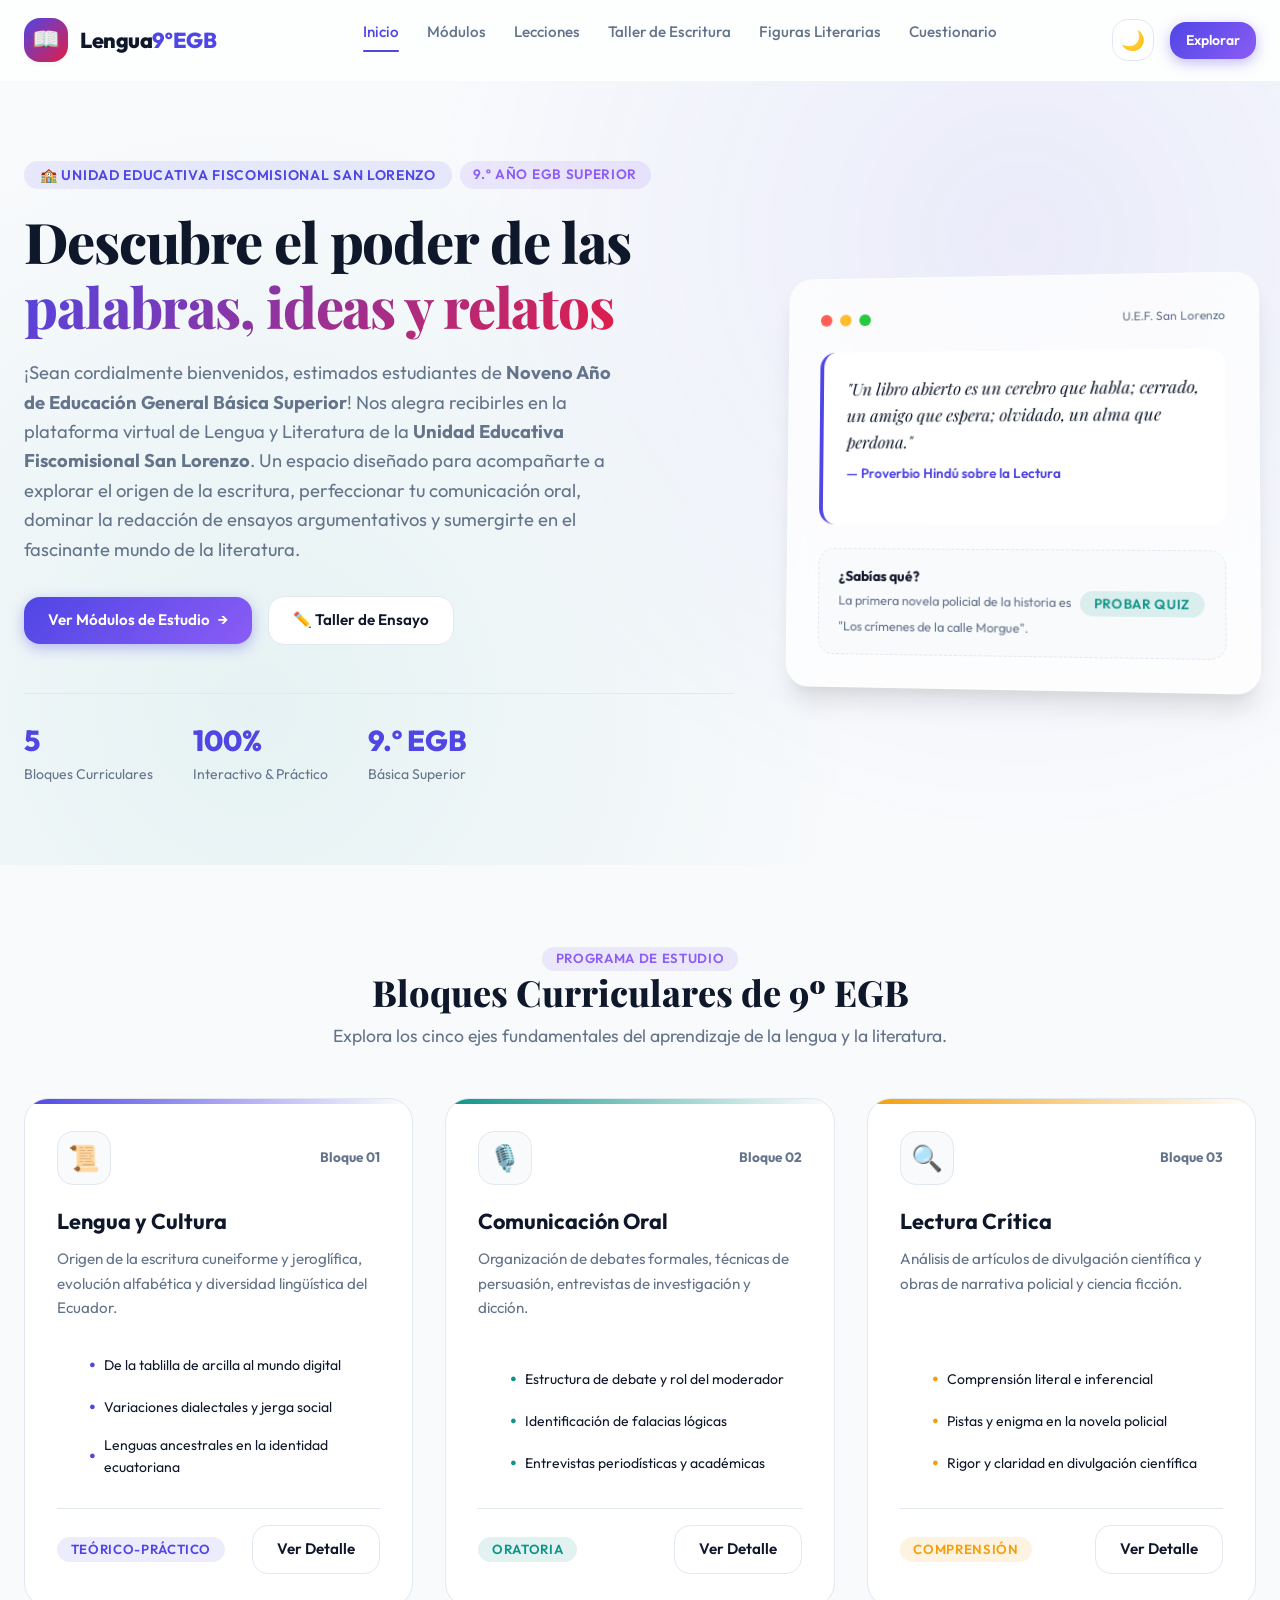
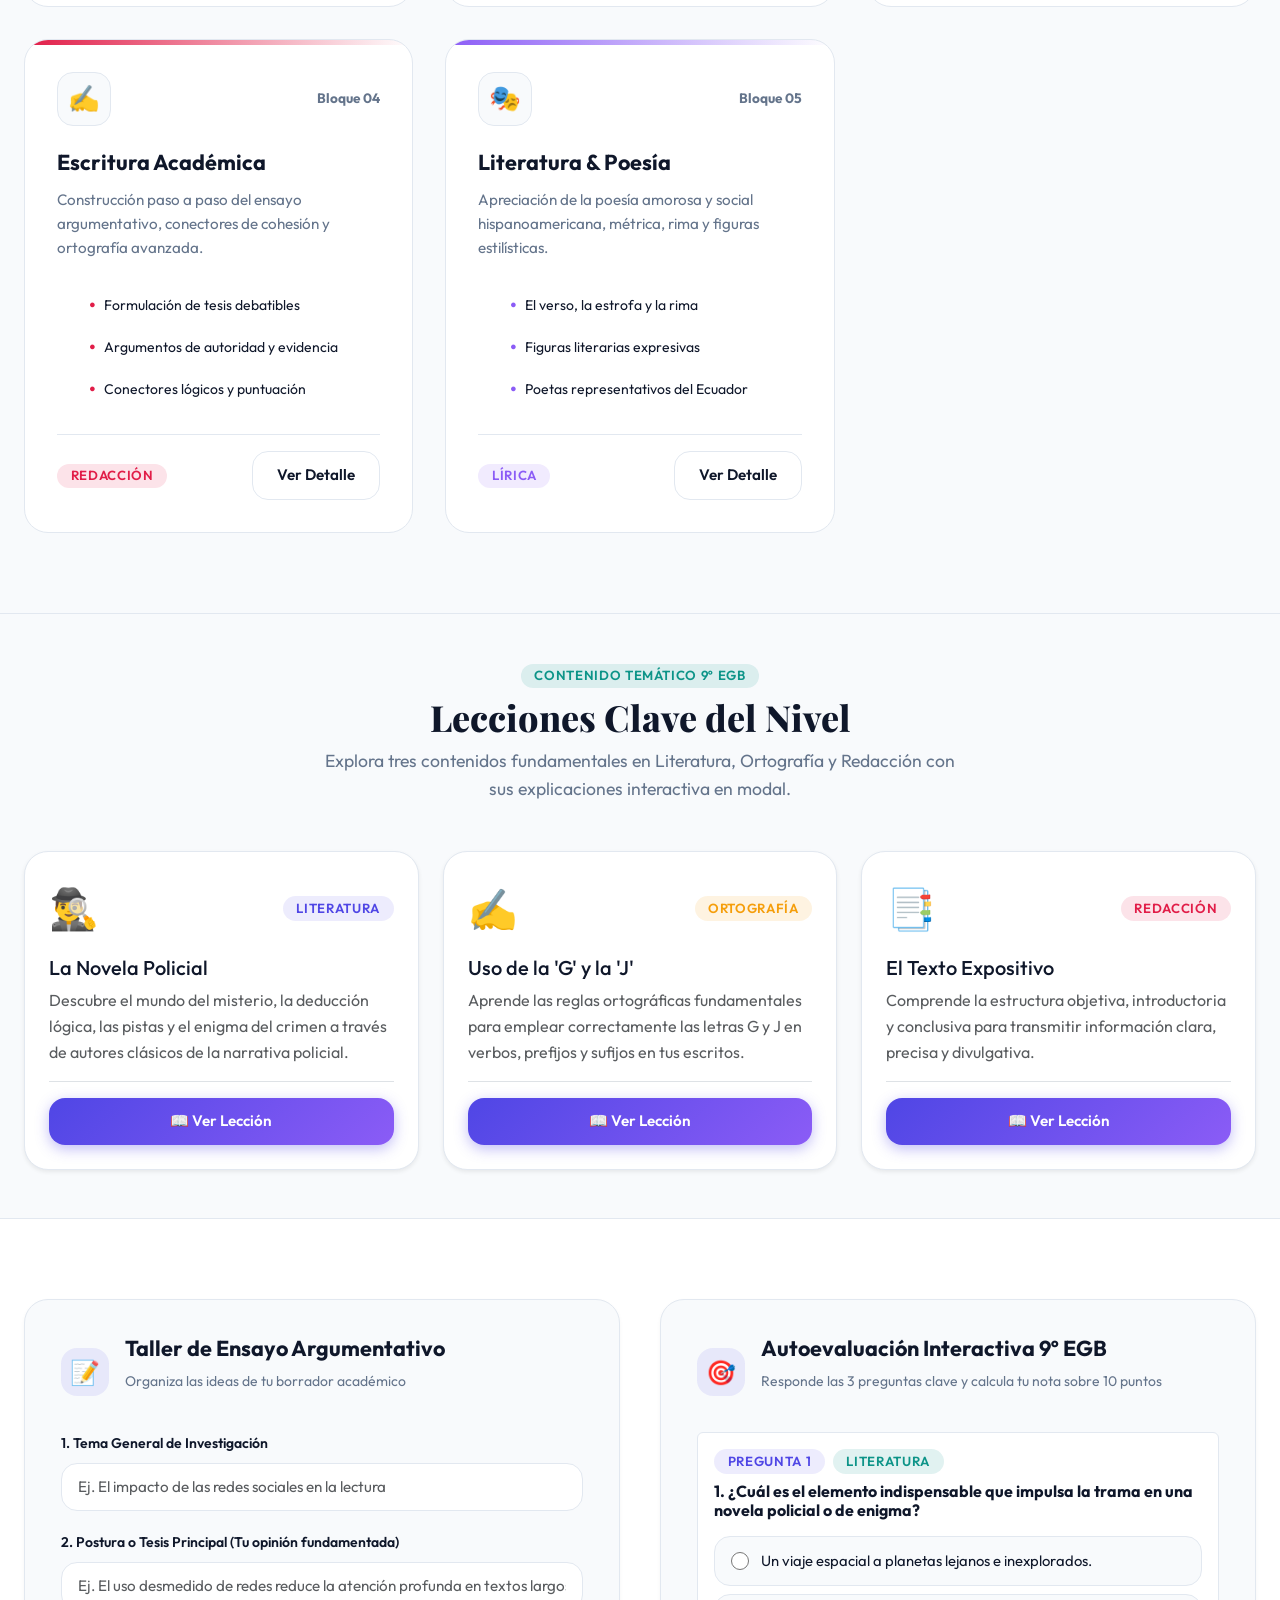
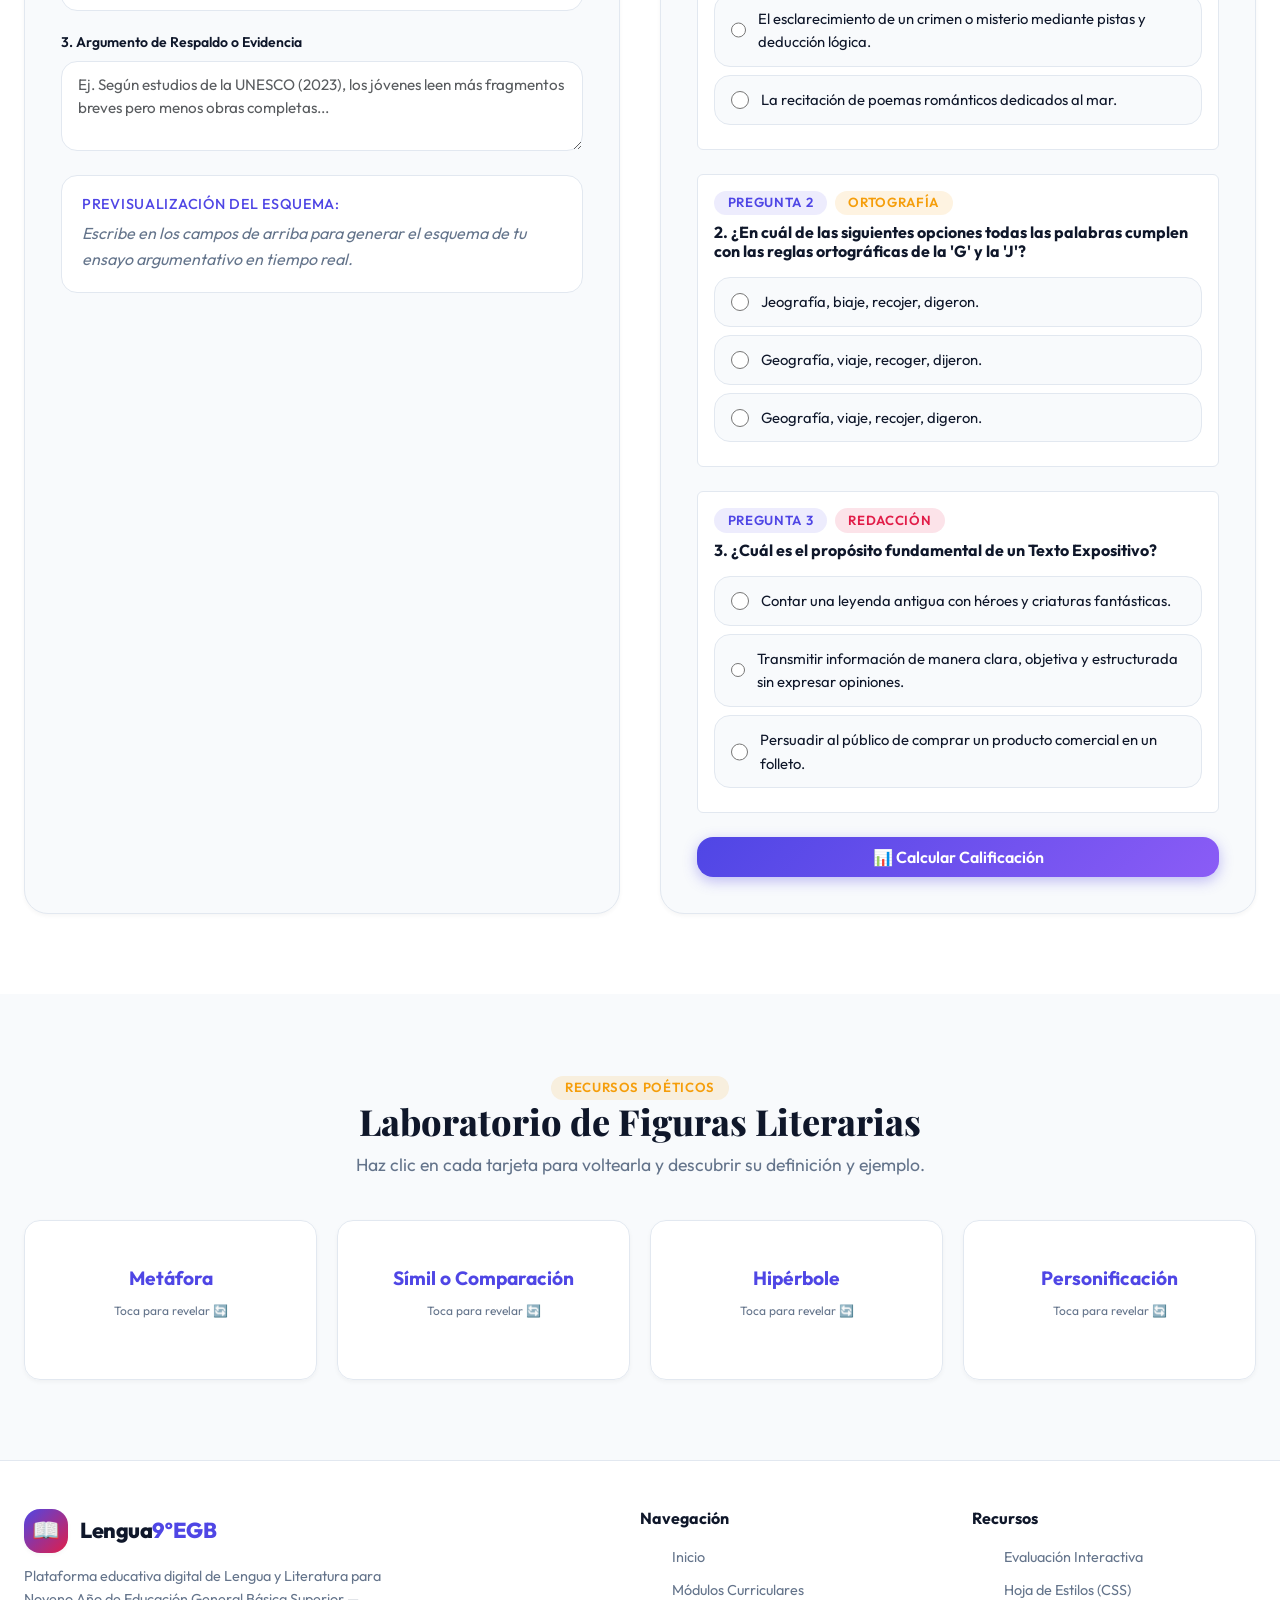
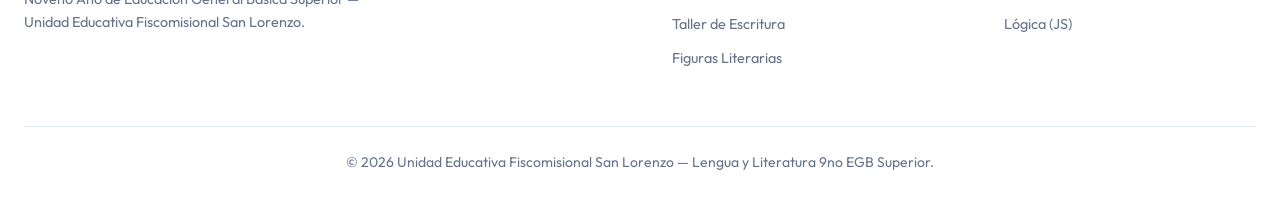
==== index.html @ e804d142 "fase inicial" ====
<!DOCTYPE html>
<html lang="es">
<head>
    <meta charset="UTF-8">
    <meta name="viewport" content="width=device-width, initial-scale=1.0">
    <meta name="description" content="Plataforma interactiva de aprendizaje para la asignatura de Lengua y Literatura de 9no Año de Educación General Básica (EGB). Módulos, ensayos, figuras literarias y autoevaluación.">
    <meta name="keywords" content="Lengua y Literatura, 9no EGB, Ensayo Argumentativo, Figuras Literarias, Origen de la Escritura, Debate, Novela Policial">
    <meta name="author" content="Lengua & Literatura 9no EGB">
    <title>Lengua y Literatura - 9º Año EGB | Portal Educativo Interactivo</title>
    
    <!-- Bootstrap 5 CSS & Custom Stylesheet -->
    <link href="https://cdn.jsdelivr.net/npm/bootstrap@5.3.3/dist/css/bootstrap.min.css" rel="stylesheet" integrity="sha384-QWTKZyjpPEjISv5WaRU9OFeRpok6YctnYmDr5pNlyT2bRjXh0JMhjY6hW+ALEwIH" crossorigin="anonymous">
    <link rel="stylesheet" href="css/style.css">
</head>
<body>

    <!-- ==========================================
         HEADER Y NAVEGACIÓN
         ========================================== -->
    <header class="header">
        <div class="container header-container">
            <a href="#" class="logo" id="main-logo">
                <div class="logo-icon">📖</div>
                <div class="logo-text">Lengua<span>9ºEGB</span></div>
            </a>

            <nav>
                <ul class="nav-links">
                    <li><a href="#inicio" class="nav-link active">Inicio</a></li>
                    <li><a href="#modulos" class="nav-link">Módulos</a></li>
                    <li><a href="#lecciones" class="nav-link">Lecciones</a></li>
                    <li><a href="#taller" class="nav-link">Taller de Escritura</a></li>
                    <li><a href="#figuras" class="nav-link">Figuras Literarias</a></li>
                    <li><a href="#cuestionario" class="nav-link">Cuestionario</a></li>
                </ul>
            </nav>

            <div class="header-actions">
                <button class="btn btn-icon theme-toggle" id="theme-toggle" aria-label="Cambiar tema de color">
                    🌙
                </button>
                <a href="#modulos" class="btn btn-primary" style="padding: 0.5rem 1rem; font-size: 0.875rem;">Explorar</a>
            </div>
        </div>
    </header>

    <main>
        <!-- ==========================================
             HERO SECTION
             ========================================== -->
        <section class="hero" id="inicio">
            <div class="container hero-grid">
                <div class="hero-content">
                    <div class="hero-tag" style="display: flex; gap: 0.5rem; flex-wrap: wrap; align-items: center;">
                        <span class="badge badge-primary" style="font-size: 0.875rem; padding: 0.45rem 1rem;">
                            🏫 Unidad Educativa Fiscomisional San Lorenzo
                        </span>
                        <span class="badge badge-purple" style="font-size: 0.85rem; padding: 0.45rem 0.85rem;">
                            9.º Año EGB Superior
                        </span>
                    </div>
                    <h1 class="hero-title">
                        Descubre el poder de las <span class="gradient-text">palabras, ideas y relatos</span>
                    </h1>
                    <p class="hero-description">
                        ¡Sean cordialmente bienvenidos, estimados estudiantes de <strong>Noveno Año de Educación General Básica Superior</strong>! Nos alegra recibirles en la plataforma virtual de Lengua y Literatura de la <strong>Unidad Educativa Fiscomisional San Lorenzo</strong>. Un espacio diseñado para acompañarte a explorar el origen de la escritura, perfeccionar tu comunicación oral, dominar la redacción de ensayos argumentativos y sumergirte en el fascinante mundo de la literatura.
                    </p>
                    <div class="hero-buttons">
                        <a href="#modulos" class="btn btn-primary">
                            <span>Ver Módulos de Estudio</span>
                            <span>→</span>
                        </a>
                        <a href="#taller" class="btn btn-secondary">
                            <span>✏️ Taller de Ensayo</span>
                        </a>
                    </div>
                    <div class="hero-stats">
                        <div class="stat-item">
                            <h4>5</h4>
                            <p>Bloques Curriculares</p>
                        </div>
                        <div class="stat-item">
                            <h4>100%</h4>
                            <p>Interactivo & Práctico</p>
                        </div>
                        <div class="stat-item">
                            <h4>9.º EGB</h4>
                            <p>Básica Superior</p>
                        </div>
                    </div>
                </div>

                <div class="hero-card-visual">
                    <div class="visual-header">
                        <span class="dot dot-red"></span>
                        <span class="dot dot-yellow"></span>
                        <span class="dot dot-green"></span>
                        <span style="font-size:0.75rem; color:var(--text-muted); margin-left: auto;">U.E.F. San Lorenzo</span>
                    </div>
                    <div class="quote-box">
                        <p class="quote-text">"Un libro abierto es un cerebro que habla; cerrado, un amigo que espera; olvidado, un alma que perdona."</p>
                        <p class="quote-author">— Proverbio Hindú sobre la Lectura</p>
                    </div>
                    <div class="quick-quiz-preview">
                        <div>
                            <strong style="font-size:0.875rem; display:block;">¿Sabías qué?</strong>
                            <span style="font-size:0.8rem; color:var(--text-muted);">La primera novela policial de la historia es "Los crímenes de la calle Morgue".</span>
                        </div>
                        <a href="#cuestionario" class="badge badge-emerald" style="text-decoration:none;">Probar Quiz</a>
                    </div>
                </div>
            </div>
        </section>

        <!-- ==========================================
             MÓDULOS ACADÉMICOS (BLOQUES CURRICULARES)
             ========================================== -->
        <section class="modules-section" id="modulos">
            <div class="container">
                <div style="text-align: center; max-width: 650px; margin: 0 auto 3rem;">
                    <span class="badge badge-purple">Programa de Estudio</span>
                    <h2 class="section-title">Bloques Curriculares de 9º EGB</h2>
                    <p class="section-subtitle">Explora los cinco ejes fundamentales del aprendizaje de la lengua y la literatura.</p>
                </div>

                <div class="modules-grid">
                    <!-- Módulo 1 -->
                    <article class="module-card" data-module="1">
                        <div class="module-header">
                            <div class="module-icon-wrap">📜</div>
                            <span class="module-number">Bloque 01</span>
                        </div>
                        <h3 class="module-title">Lengua y Cultura</h3>
                        <p class="module-desc">Origen de la escritura cuneiforme y jeroglífica, evolución alfabética y diversidad lingüística del Ecuador.</p>
                        <ul class="module-topics">
                            <li>De la tablilla de arcilla al mundo digital</li>
                            <li>Variaciones dialectales y jerga social</li>
                            <li>Lenguas ancestrales en la identidad ecuatoriana</li>
                        </ul>
                        <div class="module-footer">
                            <span class="badge badge-primary">Teórico-Práctico</span>
                            <button class="btn btn-secondary js-open-module" data-module-id="1">Ver Detalle</button>
                        </div>
                    </article>

                    <!-- Módulo 2 -->
                    <article class="module-card" data-module="2">
                        <div class="module-header">
                            <div class="module-icon-wrap">🎙️</div>
                            <span class="module-number">Bloque 02</span>
                        </div>
                        <h3 class="module-title">Comunicación Oral</h3>
                        <p class="module-desc">Organización de debates formales, técnicas de persuasión, entrevistas de investigación y dicción.</p>
                        <ul class="module-topics">
                            <li>Estructura de debate y rol del moderador</li>
                            <li>Identificación de falacias lógicas</li>
                            <li>Entrevistas periodísticas y académicas</li>
                        </ul>
                        <div class="module-footer">
                            <span class="badge badge-emerald">Oratoria</span>
                            <button class="btn btn-secondary js-open-module" data-module-id="2">Ver Detalle</button>
                        </div>
                    </article>

                    <!-- Módulo 3 -->
                    <article class="module-card" data-module="3">
                        <div class="module-header">
                            <div class="module-icon-wrap">🔍</div>
                            <span class="module-number">Bloque 03</span>
                        </div>
                        <h3 class="module-title">Lectura Crítica</h3>
                        <p class="module-desc">Análisis de artículos de divulgación científica y obras de narrativa policial y ciencia ficción.</p>
                        <ul class="module-topics">
                            <li>Comprensión literal e inferencial</li>
                            <li>Pistas y enigma en la novela policial</li>
                            <li>Rigor y claridad en divulgación científica</li>
                        </ul>
                        <div class="module-footer">
                            <span class="badge badge-amber">Comprensión</span>
                            <button class="btn btn-secondary js-open-module" data-module-id="3">Ver Detalle</button>
                        </div>
                    </article>

                    <!-- Módulo 4 -->
                    <article class="module-card" data-module="4">
                        <div class="module-header">
                            <div class="module-icon-wrap">✍️</div>
                            <span class="module-number">Bloque 04</span>
                        </div>
                        <h3 class="module-title">Escritura Académica</h3>
                        <p class="module-desc">Construcción paso a paso del ensayo argumentativo, conectores de cohesión y ortografía avanzada.</p>
                        <ul class="module-topics">
                            <li>Formulación de tesis debatibles</li>
                            <li>Argumentos de autoridad y evidencia</li>
                            <li>Conectores lógicos y puntuación</li>
                        </ul>
                        <div class="module-footer">
                            <span class="badge badge-rose">Redacción</span>
                            <button class="btn btn-secondary js-open-module" data-module-id="4">Ver Detalle</button>
                        </div>
                    </article>

                    <!-- Módulo 5 -->
                    <article class="module-card" data-module="5">
                        <div class="module-header">
                            <div class="module-icon-wrap">🎭</div>
                            <span class="module-number">Bloque 05</span>
                        </div>
                        <h3 class="module-title">Literatura & Poesía</h3>
                        <p class="module-desc">Apreciación de la poesía amorosa y social hispanoamericana, métrica, rima y figuras estilísticas.</p>
                        <ul class="module-topics">
                            <li>El verso, la estrofa y la rima</li>
                            <li>Figuras literarias expresivas</li>
                            <li>Poetas representativos del Ecuador</li>
                        </ul>
                        <div class="module-footer">
                            <span class="badge badge-purple">Lírica</span>
                            <button class="btn btn-secondary js-open-module" data-module-id="5">Ver Detalle</button>
                        </div>
                    </article>
                </div>
            </div>
        </section>

        <!-- ==========================================
             LECCIONES CLAVE DE 9NO EGB (BOOTSTRAP CARDS & MODALS)
             ========================================== -->
        <section class="py-5" id="lecciones" style="background: var(--bg-body); border-top: 1px solid var(--border-color); border-bottom: 1px solid var(--border-color);">
            <div class="container">
                <div class="text-center mx-auto mb-5" style="max-width: 650px;">
                    <span class="badge badge-emerald mb-2">Contenido Temático 9º EGB</span>
                    <h2 class="section-title">Lecciones Clave del Nivel</h2>
                    <p class="section-subtitle">Explora tres contenidos fundamentales en Literatura, Ortografía y Redacción con sus explicaciones interactiva en modal.</p>
                </div>

                <div class="row g-4">
                    <!-- Tarjeta 1: La Novela Policial -->
                    <div class="col-md-4">
                        <div class="card h-100 theme-card shadow-sm border-0">
                            <div class="card-body d-flex flex-column p-4">
                                <div class="d-flex align-items-center justify-content-between mb-3">
                                    <span class="fs-1">🕵️‍♂️</span>
                                    <span class="badge badge-primary">Literatura</span>
                                </div>
                                <h3 class="card-title h5 font-weight-bold mb-2">La Novela Policial</h3>
                                <p class="card-text text-muted flex-grow-1 fs-6">
                                    Descubre el mundo del misterio, la deducción lógica, las pistas y el enigma del crimen a través de autores clásicos de la narrativa policial.
                                </p>
                                <div class="pt-3 border-top mt-auto">
                                    <button type="button" class="btn btn-primary w-100" data-bs-toggle="modal" data-bs-target="#modalNovelaPolicial">
                                        📖 Ver Lección
                                    </button>
                                </div>
                            </div>
                        </div>
                    </div>

                    <!-- Tarjeta 2: Uso de la 'G' y la 'J' -->
                    <div class="col-md-4">
                        <div class="card h-100 theme-card shadow-sm border-0">
                            <div class="card-body d-flex flex-column p-4">
                                <div class="d-flex align-items-center justify-content-between mb-3">
                                    <span class="fs-1">✍️</span>
                                    <span class="badge badge-amber">Ortografía</span>
                                </div>
                                <h3 class="card-title h5 font-weight-bold mb-2">Uso de la 'G' y la 'J'</h3>
                                <p class="card-text text-muted flex-grow-1 fs-6">
                                    Aprende las reglas ortográficas fundamentales para emplear correctamente las letras G y J en verbos, prefijos y sufijos en tus escritos.
                                </p>
                                <div class="pt-3 border-top mt-auto">
                                    <button type="button" class="btn btn-primary w-100" data-bs-toggle="modal" data-bs-target="#modalUsoGJ">
                                        📖 Ver Lección
                                    </button>
                                </div>
                            </div>
                        </div>
                    </div>

                    <!-- Tarjeta 3: El Texto Expositivo -->
                    <div class="col-md-4">
                        <div class="card h-100 theme-card shadow-sm border-0">
                            <div class="card-body d-flex flex-column p-4">
                                <div class="d-flex align-items-center justify-content-between mb-3">
                                    <span class="fs-1">📑</span>
                                    <span class="badge badge-rose">Redacción</span>
                                </div>
                                <h3 class="card-title h5 font-weight-bold mb-2">El Texto Expositivo</h3>
                                <p class="card-text text-muted flex-grow-1 fs-6">
                                    Comprende la estructura objetiva, introductoria y conclusiva para transmitir información clara, precisa y divulgativa.
                                </p>
                                <div class="pt-3 border-top mt-auto">
                                    <button type="button" class="btn btn-primary w-100" data-bs-toggle="modal" data-bs-target="#modalTextoExpositivo">
                                        📖 Ver Lección
                                    </button>
                                </div>
                            </div>
                        </div>
                    </div>
                </div>
            </div>
        </section>

        <!-- ==========================================
             MODALES BOOTSTRAP DE LAS LECCIONES
             ========================================== -->
        <!-- Modal 1: La Novela Policial -->
        <div class="modal fade" id="modalNovelaPolicial" tabindex="-1" aria-labelledby="modalNovelaPolicialLabel" aria-hidden="true">
            <div class="modal-dialog modal-dialog-centered modal-lg">
                <div class="modal-content">
                    <div class="modal-header">
                        <div class="d-flex align-items-center gap-2">
                            <span class="fs-3">🕵️‍♂️</span>
                            <h5 class="modal-title font-weight-bold" id="modalNovelaPolicialLabel">La Novela Policial — Literatura (9º EGB)</h5>
                        </div>
                        <button type="button" class="btn-close" data-bs-dismiss="modal" aria-label="Cerrar"></button>
                    </div>
                    <div class="modal-body">
                        <span class="badge badge-primary mb-3">Bloque 3: Lectura y Narrativa</span>
                        
                        <h6 class="text-primary font-weight-bold mb-2">1. ¿Qué es la Novela Policial?</h6>
                        <p>
                            La <strong>novela policial</strong> o de enigma es un subgénero narrativo en el que la trama gira en torno al esclarecimiento de un crimen o misterio. A través de la investigación metódica y la observación de pistas, un detective o investigador busca descubrir al culpable y los motivos del hecho.
                        </p>

                        <h6 class="text-primary font-weight-bold mb-2 mt-4">2. Elementos Fundamentales:</h6>
                        <ul>
                            <li><strong>El Enigma / Crimen:</strong> Suceso aparentemente inexplicable que rompe el orden inicial.</li>
                            <li><strong>El Detective o Investigador:</strong> Personaje guiado por el pensamiento analítico, la lógica deductiva y la observación atenta.</li>
                            <li><strong>Las Pistas (Reales y Falsas):</strong> Indicios u objetos dejados en la escena del delito que ayudan a reconstruir la verdad.</li>
                            <li><strong>Los Sospechosos:</strong> Personajes que tienen un posible móvil o relación con el hecho.</li>
                            <li><strong>La Resolución:</strong> Explicación final donde el investigador expone cómo se cometió el delito y revela la identidad del culpable.</li>
                        </ul>

                        <h6 class="text-primary font-weight-bold mb-2 mt-4">3. Origen y Autores Clave:</h6>
                        <p>
                            Nació a mediados del siglo XIX con el cuento <em>"Los crímenes de la calle Morgue"</em> (1841) de <strong>Edgar Allan Poe</strong>, quien creó al detective Auguste Dupin. Más adelante, <strong>Arthur Conan Doyle</strong> inmortalizó a <em>Sherlock Holmes</em> y <strong>Agatha Christie</strong> a <em>Hercule Poirot</em>.
                        </p>
                    </div>
                    <div class="modal-footer">
                        <button type="button" class="btn btn-secondary" data-bs-dismiss="modal">Cerrar Lección</button>
                    </div>
                </div>
            </div>
        </div>

        <!-- Modal 2: Uso de la 'G' y la 'J' -->
        <div class="modal fade" id="modalUsoGJ" tabindex="-1" aria-labelledby="modalUsoGJLabel" aria-hidden="true">
            <div class="modal-dialog modal-dialog-centered modal-lg">
                <div class="modal-content">
                    <div class="modal-header">
                        <div class="d-flex align-items-center gap-2">
                            <span class="fs-3">✍️</span>
                            <h5 class="modal-title font-weight-bold" id="modalUsoGJLabel">Reglas Ortográficas: Uso de la 'G' y la 'J' (9º EGB)</h5>
                        </div>
                        <button type="button" class="btn-close" data-bs-dismiss="modal" aria-label="Cerrar"></button>
                    </div>
                    <div class="modal-body">
                        <span class="badge badge-amber mb-3">Ortografía y Redacción</span>

                        <h6 class="text-primary font-weight-bold mb-2">1. Se escriben con 'G':</h6>
                        <ul>
                            <li><strong>Prefijo Geo- / Gest-:</strong> Palabras que comienzan por <em>geo-</em> (tierra) o <em>gest-</em>. <br><em>Ejemplos:</em> geografía, geología, gestión, gesticular.</li>
                            <li><strong>Secuencia 'gen':</strong> Palabras que contienen el grupo <em>gen</em>. <br><em>Ejemplos:</em> gente, origen, urgente, generoso. (Excepciones: <em>jengibre, agenjo, crujiente</em>).</li>
                            <li><strong>Verbos terminados en -ger y -gir:</strong> <br><em>Ejemplos:</em> recoger, proteger, dirigir, elegir. (Excepciones: <em>tejer</em> y <em>crujir</em>).</li>
                            <li><strong>Terminaciones -gésimo, -génito, -génico:</strong> <br><em>Ejemplos:</em> vigésimo, trigésimo, primogénito.</li>
                        </ul>

                        <h6 class="text-primary font-weight-bold mb-2 mt-4">2. Se escriben con 'J':</h6>
                        <ul>
                            <li><strong>Terminaciones -aje y -eje:</strong> <br><em>Ejemplos:</em> viaje, aprendizaje, personaje, eje, pasaje.</li>
                            <li><strong>Prefijos aje- y eje-:</strong> <br><em>Ejemplos:</em> ajedrez, ejemplo, ejercitar.</li>
                            <li><strong>Verbos terminados en -jear:</strong> <br><em>Ejemplos:</em> hojear, canjear, callejear.</li>
                            <li><strong>Formas verbales sin 'g' ni 'j' en el infinitivo:</strong> <br><em>Ejemplos:</em> decir ➔ <em>dije</em>; traer ➔ <em>traje</em>; conducir ➔ <em>conduje</em>.</li>
                        </ul>
                    </div>
                    <div class="modal-footer">
                        <button type="button" class="btn btn-secondary" data-bs-dismiss="modal">Cerrar Lección</button>
                    </div>
                </div>
            </div>
        </div>

        <!-- Modal 3: El Texto Expositivo -->
        <div class="modal fade" id="modalTextoExpositivo" tabindex="-1" aria-labelledby="modalTextoExpositivoLabel" aria-hidden="true">
            <div class="modal-dialog modal-dialog-centered modal-lg">
                <div class="modal-content">
                    <div class="modal-header">
                        <div class="d-flex align-items-center gap-2">
                            <span class="fs-3">📑</span>
                            <h5 class="modal-title font-weight-bold" id="modalTextoExpositivoLabel">El Texto Expositivo — Redacción (9º EGB)</h5>
                        </div>
                        <button type="button" class="btn-close" data-bs-dismiss="modal" aria-label="Cerrar"></button>
                    </div>
                    <div class="modal-body">
                        <span class="badge badge-rose mb-3">Bloque 4: Escritura Académica</span>

                        <h6 class="text-primary font-weight-bold mb-2">1. ¿Qué es el Texto Expositivo?</h6>
                        <p>
                            El <strong>texto expositivo</strong> tiene la finalidad primordial de transmitir información objetiva, clara y estructurada sobre un tema determinado. A diferencia del texto argumentativo, no busca convencer ni expresar opiniones, sino dar a conocer conceptos de manera comprensible.
                        </p>

                        <h6 class="text-primary font-weight-bold mb-2 mt-4">2. Estructura Básica:</h6>
                        <ul>
                            <li><strong>Introducción:</strong> Presenta el tema, el contexto y el objetivo de la exposición para captar la atención del lector.</li>
                            <li><strong>Desarrollo:</strong> Expone y explica de forma ordenada los datos, subtemas, ejemplos y causas/consecuencias.</li>
                            <li><strong>Conclusión:</strong> Sintetiza los aspectos más importantes tratados en el cuerpo del texto.</li>
                        </ul>

                        <h6 class="text-primary font-weight-bold mb-2 mt-4">3. Recursos Expositivos Frecuentes:</h6>
                        <ul>
                            <li><strong>Definición:</strong> Explica el significado preciso de términos clave.</li>
                            <li><strong>Ejemplificación:</strong> Cita casos concretos para clarificar una idea abstracta.</li>
                            <li><strong>Clasificación:</strong> Agrupa elementos en categorías ordenadas.</li>
                            <li><strong>Conectores explicativos:</strong> <em>Es decir, en otras palabras, por ejemplo, debido a que, en conclusión.</em></li>
                        </ul>
                    </div>
                    <div class="modal-footer">
                        <button type="button" class="btn btn-secondary" data-bs-dismiss="modal">Cerrar Lección</button>
                    </div>
                </div>
            </div>
        </div>

        <!-- ==========================================
             HERRAMIENTAS INTERACTIVAS (TALLER Y QUIZ)
             ========================================== -->
        <section class="tools-section" id="taller">
            <div class="container">
                <div class="tools-layout">
                    <!-- Taller de Escritura de Ensayo -->
                    <div class="tool-card">
                        <div class="tool-header">
                            <div class="tool-icon">📝</div>
                            <div>
                                <h3 style="font-size:1.35rem; font-weight:700;">Taller de Ensayo Argumentativo</h3>
                                <p style="font-size:0.875rem; color:var(--text-muted);">Organiza las ideas de tu borrador académico</p>
                            </div>
                        </div>

                        <form id="essay-form" onsubmit="event.preventDefault();">
                            <div class="form-group">
                                <label for="essay-topic">1. Tema General de Investigación</label>
                                <input type="text" id="essay-topic" class="form-control" placeholder="Ej. El impacto de las redes sociales en la lectura">
                            </div>

                            <div class="form-group">
                                <label for="essay-thesis">2. Postura o Tesis Principal (Tu opinión fundamentada)</label>
                                <input type="text" id="essay-thesis" class="form-control" placeholder="Ej. El uso desmedido de redes reduce la atención profunda en textos largos">
                            </div>

                            <div class="form-group">
                                <label for="essay-arg">3. Argumento de Respaldo o Evidencia</label>
                                <textarea id="essay-arg" class="form-control" placeholder="Ej. Según estudios de la UNESCO (2023), los jóvenes leen más fragmentos breves pero menos obras completas..."></textarea>
                            </div>
                        </form>

                        <div class="essay-preview">
                            <h5>Previsualización del Esquema:</h5>
                            <div id="essay-preview-output">
                                <em style="color: var(--text-muted);">Escribe en los campos de arriba para generar el esquema de tu ensayo argumentativo en tiempo real.</em>
                            </div>
                        </div>
                    </div>

                    <!-- Cuestionario de Autoevaluación Interactivo -->
                    <div class="tool-card" id="cuestionario">
                        <div class="tool-header">
                            <div class="tool-icon">🎯</div>
                            <div>
                                <h3 style="font-size:1.35rem; font-weight:700;">Autoevaluación Interactiva 9º EGB</h3>
                                <p style="font-size:0.875rem; color:var(--text-muted);">Responde las 3 preguntas clave y calcula tu nota sobre 10 puntos</p>
                            </div>
                        </div>

                        <form id="autoevaluacion-form" onsubmit="event.preventDefault();">
                            <!-- Pregunta 1: La Novela Policial -->
                            <div class="mb-4 p-3 rounded" style="background: var(--bg-card); border: 1px solid var(--border-color);">
                                <div class="d-flex align-items-center gap-2 mb-2">
                                    <span class="badge badge-primary">Pregunta 1</span>
                                    <span class="badge badge-emerald">Literatura</span>
                                </div>
                                <h5 class="fw-bold fs-6 mb-3">1. ¿Cuál es el elemento indispensable que impulsa la trama en una novela policial o de enigma?</h5>
                                
                                <label class="quiz-option-label">
                                    <input type="radio" name="q1" value="0">
                                    <span>Un viaje espacial a planetas lejanos e inexplorados.</span>
                                </label>
                                <label class="quiz-option-label">
                                    <input type="radio" name="q1" value="1">
                                    <span>El esclarecimiento de un crimen o misterio mediante pistas y deducción lógica.</span>
                                </label>
                                <label class="quiz-option-label">
                                    <input type="radio" name="q1" value="0">
                                    <span>La recitación de poemas románticos dedicados al mar.</span>
                                </label>
                            </div>

                            <!-- Pregunta 2: Uso de la 'G' y la 'J' -->
                            <div class="mb-4 p-3 rounded" style="background: var(--bg-card); border: 1px solid var(--border-color);">
                                <div class="d-flex align-items-center gap-2 mb-2">
                                    <span class="badge badge-primary">Pregunta 2</span>
                                    <span class="badge badge-amber">Ortografía</span>
                                </div>
                                <h5 class="fw-bold fs-6 mb-3">2. ¿En cuál de las siguientes opciones todas las palabras cumplen con las reglas ortográficas de la 'G' y la 'J'?</h5>
                                
                                <label class="quiz-option-label">
                                    <input type="radio" name="q2" value="0">
                                    <span>Jeografía, biaje, recojer, digeron.</span>
                                </label>
                                <label class="quiz-option-label">
                                    <input type="radio" name="q2" value="1">
                                    <span>Geografía, viaje, recoger, dijeron.</span>
                                </label>
                                <label class="quiz-option-label">
                                    <input type="radio" name="q2" value="0">
                                    <span>Geografía, viaje, recojer, digeron.</span>
                                </label>
                            </div>

                            <!-- Pregunta 3: El Texto Expositivo -->
                            <div class="mb-4 p-3 rounded" style="background: var(--bg-card); border: 1px solid var(--border-color);">
                                <div class="d-flex align-items-center gap-2 mb-2">
                                    <span class="badge badge-primary">Pregunta 3</span>
                                    <span class="badge badge-rose">Redacción</span>
                                </div>
                                <h5 class="fw-bold fs-6 mb-3">3. ¿Cuál es el propósito fundamental de un Texto Expositivo?</h5>
                                
                                <label class="quiz-option-label">
                                    <input type="radio" name="q3" value="0">
                                    <span>Contar una leyenda antigua con héroes y criaturas fantásticas.</span>
                                </label>
                                <label class="quiz-option-label">
                                    <input type="radio" name="q3" value="1">
                                    <span>Transmitir información de manera clara, objetiva y estructurada sin expresar opiniones.</span>
                                </label>
                                <label class="quiz-option-label">
                                    <input type="radio" name="q3" value="0">
                                    <span>Persuadir al público de comprar un producto comercial en un folleto.</span>
                                </label>
                            </div>

                            <button type="button" id="btn-calcular-calificacion" class="btn btn-primary w-100 py-2 fs-6">
                                📊 Calcular Calificación
                            </button>
                        </form>
                    </div>
                </div>
            </div>
        </section>

        <!-- ==========================================
             TARJETAS DE FIGURAS LITERARIAS (FLASHCARDS)
             ========================================== -->
        <section style="padding: 5rem 0;" id="figuras">
            <div class="container">
                <div style="text-align: center; max-width: 600px; margin: 0 auto 2.5rem;">
                    <span class="badge badge-amber">Recursos Poéticos</span>
                    <h2 class="section-title">Laboratorio de Figuras Literarias</h2>
                    <p class="section-subtitle">Haz clic en cada tarjeta para voltearla y descubrir su definición y ejemplo.</p>
                </div>

                <div class="figures-grid">
                    <!-- Metáfora -->
                    <div class="flashcard">
                        <div class="flashcard-inner">
                            <div class="flashcard-front">
                                <span>Metáfora</span>
                                <p>Toca para revelar 🔄</p>
                            </div>
                            <div class="flashcard-back">
                                <strong>Identificación de un término con otro por semejanza.</strong>
                                <em style="margin-top:0.5rem; display:block;">"Las perlas de tu boca" (Perlas = Dientes)</em>
                            </div>
                        </div>
                    </div>

                    <!-- Símil -->
                    <div class="flashcard">
                        <div class="flashcard-inner">
                            <div class="flashcard-front">
                                <span>Símil o Comparación</span>
                                <p>Toca para revelar 🔄</p>
                            </div>
                            <div class="flashcard-back">
                                <strong>Comparación explícita usando 'como' o 'parece'.</strong>
                                <em style="margin-top:0.5rem; display:block;">"Su mirada era fría como el hielo"</em>
                            </div>
                        </div>
                    </div>

                    <!-- Hipérbole -->
                    <div class="flashcard">
                        <div class="flashcard-inner">
                            <div class="flashcard-front">
                                <span>Hipérbole</span>
                                <p>Toca para revelar 🔄</p>
                            </div>
                            <div class="flashcard-back">
                                <strong>Exageración intencionada para enfatizar.</strong>
                                <em style="margin-top:0.5rem; display:block;">"Te lo he dicho un millón de veces"</em>
                            </div>
                        </div>
                    </div>

                    <!-- Personificación -->
                    <div class="flashcard">
                        <div class="flashcard-inner">
                            <div class="flashcard-front">
                                <span>Personificación</span>
                                <p>Toca para revelar 🔄</p>
                            </div>
                            <div class="flashcard-back">
                                <strong>Atribuir rasgos humanos a objetos o animales.</strong>
                                <em style="margin-top:0.5rem; display:block;">"El viento susurraba secretos entre los árboles"</em>
                            </div>
                        </div>
                    </div>
                </div>
            </div>
        </section>
    </main>

    <!-- ==========================================
         MODAL DE DETALLE DE MÓDULO
         ========================================== -->
    <div class="modal-overlay" id="module-modal">
        <div class="modal-card">
            <button class="modal-close" id="modal-close" aria-label="Cerrar modal">&times;</button>
            <span class="badge badge-primary" id="modal-badge">Bloque</span>
            <div class="modal-body">
                <h3 id="modal-title">Título del Módulo</h3>
                <div id="modal-body-content">
                    <!-- Contenido inyectado dinámicamente desde JS -->
                </div>
            </div>
        </div>
    </div>

    <!-- ==========================================
         FOOTER
         ========================================== -->
    <footer class="footer">
        <div class="container">
            <div class="footer-grid">
                <div class="footer-brand">
                    <a href="#" class="logo">
                        <div class="logo-icon">📖</div>
                        <div class="logo-text">Lengua<span>9ºEGB</span></div>
                    </a>
                    <p>Plataforma educativa digital de Lengua y Literatura para Noveno Año de Educación General Básica Superior — Unidad Educativa Fiscomisional San Lorenzo.</p>
                </div>

                <div class="footer-column">
                    <h5>Navegación</h5>
                    <ul class="footer-links">
                        <li><a href="#inicio">Inicio</a></li>
                        <li><a href="#modulos">Módulos Curriculares</a></li>
                        <li><a href="#taller">Taller de Escritura</a></li>
                        <li><a href="#figuras">Figuras Literarias</a></li>
                    </ul>
                </div>

                <div class="footer-column">
                    <h5>Recursos</h5>
                    <ul class="footer-links">
                        <li><a href="#cuestionario">Evaluación Interactiva</a></li>
                        <li><a href="css/style.css" target="_blank">Hoja de Estilos (CSS)</a></li>
                        <li><a href="js/main.js" target="_blank">Lógica (JS)</a></li>
                    </ul>
                </div>
            </div>

            <div class="footer-bottom">
                <p>&copy; 2026 Unidad Educativa Fiscomisional San Lorenzo — Lengua y Literatura 9no EGB Superior.</p>
            </div>
        </div>
    </footer>

    <!-- Bootstrap 5 JS Bundle & Script Principal -->
    <script src="https://cdn.jsdelivr.net/npm/bootstrap@5.3.3/dist/js/bootstrap.bundle.min.js" integrity="sha384-YvpcrYf0tY3lHB60NNkmXc5s9fDVZLESaAA55NDzOxhy9GkcIdslK1eN7N6jIeHz" crossorigin="anonymous"></script>
    <script src="js/main.js"></script>
</body>
</html>
---- css/style.css ----
/* ==========================================================================
   Lengua y Literatura 9no EGB - Sistema de Estilos y Diseño Premium
   ========================================================================== */

/* --------------------------------------------------------------------------
   1. VARIABLES & SETUP
   -------------------------------------------------------------------------- */
@import url('https://fonts.googleapis.com/css2?family=Outfit:wght@300;400;500;600;700;800&family=Playfair+Display:ital,wght@0,600;0,800;1,600&display=swap');

:root {
  /* Paleta de Colores Principal */
  --primary: #4f46e5;
  --primary-hover: #4338ca;
  --primary-light: rgba(79, 70, 229, 0.1);
  --secondary: #0d9488;
  --secondary-hover: #0f766e;
  --accent: #f59e0b;
  --accent-rose: #e11d48;
  --accent-purple: #8b5cf6;

  /* Neutros en Modo Claro */
  --bg-body: #f8fafc;
  --bg-card: #ffffff;
  --bg-card-hover: #f1f5f9;
  --border-color: #e2e8f0;
  --text-main: #0f172a;
  --text-muted: #64748b;
  --text-inverse: #ffffff;
  
  /* Efectos y Elevación */
  --shadow-sm: 0 2px 4px rgba(0, 0, 0, 0.04);
  --shadow-md: 0 8px 16px -4px rgba(0, 0, 0, 0.08), 0 4px 6px -2px rgba(0, 0, 0, 0.03);
  --shadow-lg: 0 20px 25px -5px rgba(0, 0, 0, 0.1), 0 10px 10px -5px rgba(0, 0, 0, 0.04);
  --shadow-glow: 0 0 25px rgba(79, 70, 229, 0.25);
  --glass-bg: rgba(255, 255, 255, 0.75);
  --glass-border: rgba(255, 255, 255, 0.4);
  --glass-blur: blur(12px);
  --radius-sm: 8px;
  --radius-md: 16px;
  --radius-lg: 24px;
  --radius-full: 9999px;
  
  /* Transiciones */
  --transition-fast: 0.2s cubic-bezier(0.4, 0, 0.2, 1);
  --transition-normal: 0.3s cubic-bezier(0.4, 0, 0.2, 1);
  --transition-bounce: 0.5s cubic-bezier(0.34, 1.56, 0.64, 1);

  /* Fuentes */
  --font-sans: 'Outfit', -apple-system, BlinkMacSystemFont, sans-serif;
  --font-serif: 'Playfair Display', Georgia, serif;
}

/* Variables para Modo Oscuro */
[data-theme="dark"] {
  --bg-body: #0b0f19;
  --bg-card: #161e2e;
  --bg-card-hover: #1f293d;
  --border-color: #26334d;
  --text-main: #f1f5f9;
  --text-muted: #94a3b8;
  --glass-bg: rgba(22, 30, 46, 0.85);
  --glass-border: rgba(255, 255, 255, 0.08);
  --shadow-sm: 0 2px 4px rgba(0, 0, 0, 0.3);
  --shadow-md: 0 8px 20px rgba(0, 0, 0, 0.4);
  --shadow-lg: 0 20px 30px rgba(0, 0, 0, 0.6);
}

/* Reset Global */
*, *::before, *::after {
  box-sizing: border-box;
  margin: 0;
  padding: 0;
}

html {
  scroll-behavior: smooth;
  font-size: 16px;
}

body {
  font-family: var(--font-sans);
  background-color: var(--bg-body);
  color: var(--text-main);
  line-height: 1.6;
  transition: background-color var(--transition-normal), color var(--transition-normal);
  min-height: 100vh;
  display: flex;
  flex-direction: column;
  overflow-x: hidden;
}

/* --------------------------------------------------------------------------
   2. REUTILIZABLES & UTILIDADES
   -------------------------------------------------------------------------- */
.container {
  width: 100%;
  max-width: 1280px;
  margin: 0 auto;
  padding: 0 1.5rem;
}

.section-title {
  font-family: var(--font-serif);
  font-size: 2.25rem;
  font-weight: 800;
  color: var(--text-main);
  margin-bottom: 0.5rem;
  position: relative;
  display: inline-block;
}

.section-subtitle {
  color: var(--text-muted);
  font-size: 1.1rem;
  margin-bottom: 2.5rem;
}

.badge {
  display: inline-flex;
  align-items: center;
  gap: 0.375rem;
  padding: 0.35rem 0.85rem;
  border-radius: var(--radius-full);
  font-size: 0.825rem;
  font-weight: 600;
  text-transform: uppercase;
  letter-spacing: 0.05em;
}

.badge-primary { background: var(--primary-light); color: var(--primary); }
.badge-emerald { background: rgba(13, 148, 136, 0.12); color: var(--secondary); }
.badge-amber { background: rgba(245, 158, 11, 0.12); color: var(--accent); }
.badge-rose { background: rgba(225, 29, 72, 0.12); color: var(--accent-rose); }
.badge-purple { background: rgba(139, 92, 246, 0.12); color: var(--accent-purple); }

.btn {
  display: inline-flex;
  align-items: center;
  justify-content: center;
  gap: 0.5rem;
  padding: 0.75rem 1.5rem;
  border-radius: var(--radius-md);
  font-weight: 600;
  font-size: 0.95rem;
  cursor: pointer;
  border: none;
  transition: all var(--transition-fast);
  text-decoration: none;
}

.btn-primary {
  background: linear-gradient(135deg, var(--primary) 0%, var(--accent-purple) 100%);
  color: #ffffff;
  box-shadow: 0 4px 14px rgba(79, 70, 229, 0.35);
}

.btn-primary:hover {
  transform: translateY(-2px);
  box-shadow: 0 6px 20px rgba(79, 70, 229, 0.45);
}

.btn-secondary {
  background: var(--bg-card);
  color: var(--text-main);
  border: 1px solid var(--border-color);
}

.btn-secondary:hover {
  background: var(--bg-card-hover);
  border-color: var(--primary);
  color: var(--primary);
}

.btn-icon {
  width: 42px;
  height: 42px;
  padding: 0;
  border-radius: var(--radius-md);
  display: inline-flex;
  align-items: center;
  justify-content: center;
}

/* --------------------------------------------------------------------------
   3. NAVEGACIÓN HEADER
   -------------------------------------------------------------------------- */
.header {
  position: sticky;
  top: 0;
  z-index: 100;
  background: var(--glass-bg);
  backdrop-filter: var(--glass-blur);
  -webkit-backdrop-filter: var(--glass-blur);
  border-bottom: 1px solid var(--glass-border);
  transition: background-color var(--transition-normal);
}

.header-container {
  display: flex;
  align-items: center;
  justify-content: space-between;
  height: 80px;
}

.logo {
  display: flex;
  align-items: center;
  gap: 0.75rem;
  text-decoration: none;
  color: var(--text-main);
  font-weight: 800;
  font-size: 1.35rem;
  letter-spacing: -0.02em;
}

.logo-icon {
  width: 44px;
  height: 44px;
  background: linear-gradient(135deg, var(--primary) 0%, var(--accent-rose) 100%);
  border-radius: var(--radius-md);
  display: flex;
  align-items: center;
  justify-content: center;
  color: white;
  font-size: 1.4rem;
  box-shadow: var(--shadow-sm);
}

.logo-text span {
  color: var(--primary);
}

.nav-links {
  display: flex;
  align-items: center;
  gap: 1.75rem;
  list-style: none;
}

.nav-link {
  text-decoration: none;
  color: var(--text-muted);
  font-weight: 500;
  font-size: 0.95rem;
  transition: color var(--transition-fast);
  position: relative;
  padding: 0.5rem 0;
}

.nav-link:hover, .nav-link.active {
  color: var(--primary);
}

.nav-link.active::after {
  content: '';
  position: absolute;
  bottom: 0;
  left: 0;
  width: 100%;
  height: 2.5px;
  background: var(--primary);
  border-radius: var(--radius-full);
}

.header-actions {
  display: flex;
  align-items: center;
  gap: 1rem;
}

.theme-toggle {
  background: var(--bg-card);
  border: 1px solid var(--border-color);
  color: var(--text-main);
  cursor: pointer;
  font-size: 1.2rem;
  transition: all var(--transition-fast);
}

.theme-toggle:hover {
  transform: rotate(15deg);
  border-color: var(--primary);
}

.mobile-menu-btn {
  display: none;
  background: transparent;
  border: none;
  color: var(--text-main);
  font-size: 1.5rem;
  cursor: pointer;
}

/* --------------------------------------------------------------------------
   4. HERO SECTION
   -------------------------------------------------------------------------- */
.hero {
  position: relative;
  padding: 5rem 0 4rem;
  overflow: hidden;
  background: radial-gradient(circle at 80% 20%, rgba(79, 70, 229, 0.08) 0%, transparent 50%),
              radial-gradient(circle at 20% 80%, rgba(13, 148, 136, 0.08) 0%, transparent 50%);
}

.hero-grid {
  display: grid;
  grid-template-columns: 1.2fr 0.8fr;
  gap: 3rem;
  align-items: center;
}

.hero-tag {
  margin-bottom: 1.25rem;
}

.hero-title {
  font-family: var(--font-serif);
  font-size: 3.5rem;
  line-height: 1.15;
  font-weight: 800;
  margin-bottom: 1.25rem;
  letter-spacing: -0.02em;
}

.hero-title .gradient-text {
  background: linear-gradient(135deg, var(--primary) 0%, var(--accent-rose) 100%);
  -webkit-background-clip: text;
  -webkit-text-fill-color: transparent;
}

.hero-description {
  font-size: 1.15rem;
  color: var(--text-muted);
  margin-bottom: 2rem;
  max-width: 600px;
}

.hero-buttons {
  display: flex;
  align-items: center;
  gap: 1rem;
  flex-wrap: wrap;
}

.hero-stats {
  display: flex;
  align-items: center;
  gap: 2.5rem;
  margin-top: 3rem;
  padding-top: 2rem;
  border-top: 1px solid var(--border-color);
}

.stat-item h4 {
  font-size: 1.8rem;
  font-weight: 800;
  color: var(--primary);
  line-height: 1;
}

.stat-item p {
  font-size: 0.875rem;
  color: var(--text-muted);
  margin-top: 0.25rem;
}

/* Card Visual de Hero */
.hero-card-visual {
  position: relative;
  background: var(--glass-bg);
  border: 1px solid var(--glass-border);
  backdrop-filter: var(--glass-blur);
  border-radius: var(--radius-lg);
  padding: 2rem;
  box-shadow: var(--shadow-lg);
  transform: perspective(1000px) rotateY(-5deg) rotateX(2deg);
  transition: transform var(--transition-normal);
}

.hero-card-visual:hover {
  transform: perspective(1000px) rotateY(0deg) rotateX(0deg);
}

.visual-header {
  display: flex;
  align-items: center;
  gap: 0.5rem;
  margin-bottom: 1.5rem;
}

.dot {
  width: 12px;
  height: 12px;
  border-radius: 50%;
}
.dot-red { background: #ff5f56; }
.dot-yellow { background: #ffbd2e; }
.dot-green { background: #27c93f; }

.quote-box {
  background: var(--bg-card);
  padding: 1.5rem;
  border-radius: var(--radius-md);
  border-left: 4px solid var(--primary);
  margin-bottom: 1.5rem;

}

.quote-text {
  font-family: var(--font-serif);
  font-style: italic;
  font-size: 1.05rem;
  color: var(--text-main);
  margin-bottom: 0.5rem;
}

.quote-author {
  font-size: 0.85rem;
  font-weight: 600;
  color: var(--primary);
}

.quick-quiz-preview {
  background: var(--bg-body);
  padding: 1rem 1.25rem;
  border-radius: var(--radius-md);
  border: 1px dashed var(--border-color);
  display: flex;
  align-items: center;
  justify-content: space-between;
}

/* --------------------------------------------------------------------------
   5. SECCIÓN DE MÓDULOS ACADÉMICOS (BLOQUES DE APRENDIZAJE)
   -------------------------------------------------------------------------- */
.modules-section {
  padding: 5rem 0;
}

.modules-grid {
  display: grid;
  grid-template-columns: repeat(auto-fit, minmax(320px, 1fr));
  gap: 2rem;
}

.module-card {
  background: var(--bg-card);
  border: 1px solid var(--border-color);
  border-radius: var(--radius-lg);
  padding: 2rem;
  transition: all var(--transition-normal);
  position: relative;
  overflow: hidden;
  display: flex;
  flex-direction: column;
}

.module-card::before {
  content: '';
  position: absolute;
  top: 0;
  left: 0;
  width: 100%;
  height: 5px;
  background: linear-gradient(90deg, var(--card-color, var(--primary)), transparent);
}

.module-card:hover {
  transform: translateY(-8px);
  box-shadow: var(--shadow-lg);
  border-color: var(--card-color, var(--primary));
}

.module-card[data-module="1"] { --card-color: var(--primary); }
.module-card[data-module="2"] { --card-color: var(--secondary); }
.module-card[data-module="3"] { --card-color: var(--accent); }
.module-card[data-module="4"] { --card-color: var(--accent-rose); }
.module-card[data-module="5"] { --card-color: var(--accent-purple); }

.module-header {
  display: flex;
  align-items: center;
  justify-content: space-between;
  margin-bottom: 1.5rem;
}

.module-icon-wrap {
  width: 54px;
  height: 54px;
  border-radius: var(--radius-md);
  background: var(--bg-body);
  color: var(--card-color, var(--primary));
  display: flex;
  align-items: center;
  justify-content: center;
  font-size: 1.6rem;
  border: 1px solid var(--border-color);
}

.module-number {
  font-size: 0.85rem;
  font-weight: 700;
  color: var(--text-muted);
}

.module-title {
  font-size: 1.35rem;
  font-weight: 700;
  margin-bottom: 0.75rem;
  color: var(--text-main);
}

.module-desc {
  color: var(--text-muted);
  font-size: 0.95rem;
  margin-bottom: 1.5rem;
  flex-grow: 1;
}

.module-topics {
  list-style: none;
  margin-bottom: 1.5rem;
}

.module-topics li {
  font-size: 0.875rem;
  color: var(--text-main);
  padding: 0.35rem 0;
  display: flex;
  align-items: center;
  gap: 0.5rem;
}

.module-topics li::before {
  content: '•';
  color: var(--card-color, var(--primary));
  font-weight: bold;
  font-size: 1.2rem;
}

.module-footer {
  margin-top: auto;
  padding-top: 1rem;
  border-top: 1px solid var(--border-color);
  display: flex;
  align-items: center;
  justify-content: space-between;
}

/* --------------------------------------------------------------------------
   6. HERRAMIENTAS INTERACTIVAS (TALLER DE ESCRITURA Y QUIZ)
   -------------------------------------------------------------------------- */
.tools-section {
  padding: 5rem 0;
  background: var(--bg-card);
  border-y: 1px solid var(--border-color);
}

.tools-layout {
  display: grid;
  grid-template-columns: 1fr 1fr;
  gap: 2.5rem;
}

.tool-card {
  background: var(--bg-body);
  border: 1px solid var(--border-color);
  border-radius: var(--radius-lg);
  padding: 2.25rem;
  box-shadow: var(--shadow-sm);
}

.tool-header {
  display: flex;
  align-items: center;
  gap: 1rem;
  margin-bottom: 1.5rem;
}

.tool-icon {
  width: 48px;
  height: 48px;
  border-radius: var(--radius-md);
  background: var(--primary-light);
  color: var(--primary);
  display: flex;
  align-items: center;
  justify-content: center;
  font-size: 1.5rem;
}

.form-group {
  margin-bottom: 1.25rem;
}

.form-group label {
  display: block;
  font-size: 0.875rem;
  font-weight: 600;
  margin-bottom: 0.5rem;
  color: var(--text-main);
}

.form-control {
  width: 100%;
  padding: 0.75rem 1rem;
  border-radius: var(--radius-md);
  border: 1px solid var(--border-color);
  background: var(--bg-card);
  color: var(--text-main);
  font-family: var(--font-sans);
  font-size: 0.95rem;
  transition: border-color var(--transition-fast);
}

.form-control:focus {
  outline: none;
  border-color: var(--primary);
  box-shadow: 0 0 0 3px rgba(79, 70, 229, 0.15);
}

textarea.form-control {
  resize: vertical;
  min-height: 90px;
}

.essay-preview {
  margin-top: 1.5rem;
  padding: 1.25rem;
  background: var(--bg-card);
  border: 1px solid var(--border-color);
  border-radius: var(--radius-md);
}

.essay-preview h5 {
  font-size: 0.9rem;
  color: var(--primary);
  margin-bottom: 0.5rem;
  text-transform: uppercase;
  letter-spacing: 0.05em;
}

/* Flashcards de Figuras Literarias */
.figures-grid {
  display: grid;
  grid-template-columns: repeat(auto-fit, minmax(220px, 1fr));
  gap: 1.25rem;
  margin-top: 1.5rem;
}

.flashcard {
  perspective: 1000px;
  height: 160px;
  cursor: pointer;
}

.flashcard-inner {
  position: relative;
  width: 100%;
  height: 100%;
  text-align: center;
  transition: transform 0.6s cubic-bezier(0.4, 0, 0.2, 1);
  transform-style: preserve-3d;
  border-radius: var(--radius-md);
  box-shadow: var(--shadow-sm);
}

.flashcard.flipped .flashcard-inner {
  transform: rotateY(180deg);
}

.flashcard-front, .flashcard-back {
  position: absolute;
  width: 100%;
  height: 100%;
  -webkit-backface-visibility: hidden;
  backface-visibility: hidden;
  border-radius: var(--radius-md);
  padding: 1.25rem;
  display: flex;
  flex-direction: column;
  align-items: center;
  justify-content: center;
  border: 1px solid var(--border-color);
}

.flashcard-front {
  background: var(--bg-card);
  color: var(--primary);
  font-size: 1.2rem;
  font-weight: 700;
}

.flashcard-front p {
  font-size: 0.75rem;
  color: var(--text-muted);
  margin-top: 0.5rem;
  font-weight: 400;
}

.flashcard-back {
  background: linear-gradient(135deg, var(--primary) 0%, var(--primary-hover) 100%);
  color: white;
  transform: rotateY(180deg);
  font-size: 0.875rem;
}

/* --------------------------------------------------------------------------
   7. QUIZ INTERACTIVO
   -------------------------------------------------------------------------- */
.quiz-box {
  background: var(--bg-card);
  border-radius: var(--radius-md);
  padding: 1.5rem;
  border: 1px solid var(--border-color);
}

.quiz-question {
  font-size: 1.05rem;
  font-weight: 600;
  margin-bottom: 1.25rem;
}

.quiz-options {
  display: flex;
  flex-direction: column;
  gap: 0.75rem;
  margin-bottom: 1.5rem;
}

.quiz-option {
  padding: 0.85rem 1.25rem;
  border-radius: var(--radius-md);
  border: 1px solid var(--border-color);
  background: var(--bg-body);
  color: var(--text-main);
  cursor: pointer;
  text-align: left;
  font-size: 0.925rem;
  transition: all var(--transition-fast);
  display: flex;
  align-items: center;
  gap: 0.75rem;
}

.quiz-option:hover {
  border-color: var(--primary);
  background: var(--primary-light);
}

.quiz-option.correct {
  background: rgba(16, 185, 129, 0.15);
  border-color: #10b981;
  color: #065f46;
}

.quiz-option.incorrect {
  background: rgba(225, 29, 72, 0.15);
  border-color: #e11d48;
  color: #9f1239;
}

.quiz-score-view {
  text-align: center;
  padding: 2rem 1rem;
}

.quiz-score-view h4 {
  font-size: 1.5rem;
  color: var(--primary);
  margin-bottom: 0.5rem;
}

/* --------------------------------------------------------------------------
   8. MODAL DE DETALLE DE MÓDULO
   -------------------------------------------------------------------------- */
.modal-overlay {
  position: fixed;
  top: 0;
  left: 0;
  width: 100%;
  height: 100%;
  background: rgba(15, 23, 42, 0.6);
  backdrop-filter: blur(6px);
  z-index: 1000;
  display: flex;
  align-items: center;
  justify-content: center;
  opacity: 0;
  pointer-events: none;
  transition: opacity var(--transition-normal);
  padding: 1.5rem;
}

.modal-overlay.active {
  opacity: 1;
  pointer-events: auto;
}

.modal-card {
  background: var(--bg-card);
  border-radius: var(--radius-lg);
  max-width: 650px;
  width: 100%;
  max-height: 85vh;
  overflow-y: auto;
  border: 1px solid var(--border-color);
  box-shadow: var(--shadow-lg);
  transform: translateY(20px);
  transition: transform var(--transition-normal);
  position: relative;
  padding: 2.25rem;
}

.modal-overlay.active .modal-card {
  transform: translateY(0);
}

.modal-close {
  position: absolute;
  top: 1.25rem;
  right: 1.25rem;
  background: var(--bg-body);
  border: 1px solid var(--border-color);
  color: var(--text-muted);
  width: 36px;
  height: 36px;
  border-radius: 50%;
  display: flex;
  align-items: center;
  justify-content: center;
  cursor: pointer;
  font-size: 1.2rem;
  transition: all var(--transition-fast);
}

.modal-close:hover {
  color: var(--text-main);
  background: var(--bg-card-hover);
}

.modal-body {
  margin-top: 1rem;
}

.modal-body h3 {
  font-size: 1.5rem;
  font-weight: 700;
  margin-bottom: 0.75rem;
}

.modal-body p {
  color: var(--text-muted);
  margin-bottom: 1.5rem;
  font-size: 0.975rem;
}

.content-block-item {
  background: var(--bg-body);
  border-radius: var(--radius-md);
  padding: 1rem 1.25rem;
  margin-bottom: 0.75rem;
  border: 1px solid var(--border-color);
}

.content-block-item h5 {
  font-size: 1rem;
  color: var(--primary);
  margin-bottom: 0.35rem;
}

.content-block-item p {
  margin: 0;
  font-size: 0.875rem;
}

/* --------------------------------------------------------------------------
   9. FOOTER
   -------------------------------------------------------------------------- */
.footer {
  margin-top: auto;
  background: var(--bg-card);
  border-top: 1px solid var(--border-color);
  padding: 3rem 0 2rem;
}

.footer-grid {
  display: grid;
  grid-template-columns: 2fr 1fr 1fr;
  gap: 3rem;
  margin-bottom: 2.5rem;
}

.footer-brand p {
  color: var(--text-muted);
  font-size: 0.9rem;
  margin-top: 0.75rem;
  max-width: 360px;
}

.footer-column h5 {
  font-size: 1rem;
  font-weight: 700;
  margin-bottom: 1rem;
}

.footer-links {
  list-style: none;
}

.footer-links li {
  margin-bottom: 0.5rem;
}

.footer-links a {
  color: var(--text-muted);
  text-decoration: none;
  font-size: 0.9rem;
  transition: color var(--transition-fast);
}

.footer-links a:hover {
  color: var(--primary);
}

.footer-bottom {
  padding-top: 1.5rem;
  border-top: 1px solid var(--border-color);
  text-align: center;
  color: var(--text-muted);
  font-size: 0.875rem;
}

/* --------------------------------------------------------------------------
   10. RESPONSIVE DESIGN
   -------------------------------------------------------------------------- */
@media (max-width: 992px) {
  .hero-grid {
    grid-template-columns: 1fr;
    gap: 2.5rem;
  }

  .tools-layout {
    grid-template-columns: 1fr;
  }

  .footer-grid {
    grid-template-columns: 1fr 1fr;
  }
}

@media (max-width: 768px) {
  .nav-links {
    display: none;
  }

  .mobile-menu-btn {
    display: block;
  }

  .hero-title {
    font-size: 2.5rem;
  }

  .footer-grid {
    grid-template-columns: 1fr;
  }
}

/* --------------------------------------------------------------------------
   11. INTEGRACIÓN CON BOOTSTRAP CARDS & MODALS
   -------------------------------------------------------------------------- */
.theme-card {
  background-color: var(--bg-card) !important;
  border: 1px solid var(--border-color) !important;
  border-radius: var(--radius-lg) !important;
  color: var(--text-main) !important;
  transition: transform var(--transition-normal), box-shadow var(--transition-normal);
}

.theme-card:hover {
  transform: translateY(-6px);
  box-shadow: var(--shadow-lg) !important;
}

.modal-content {
  background-color: var(--bg-card) !important;
  color: var(--text-main) !important;
  border: 1px solid var(--border-color) !important;
  border-radius: var(--radius-lg) !important;
  box-shadow: var(--shadow-lg) !important;
}

.modal-header {
  border-bottom: 1px solid var(--border-color) !important;
}

.modal-footer {
  border-top: 1px solid var(--border-color) !important;
}

[data-theme="dark"] .btn-close {
  filter: invert(1) grayscale(100%) brightness(200%);
}

/* --------------------------------------------------------------------------
   12. MENSAJE FLOTANTE DE RETROALIMENTACIÓN
   -------------------------------------------------------------------------- */
.floating-feedback-toast {
  position: fixed;
  bottom: 2.5rem;
  right: 2.5rem;
  z-index: 1100;
  max-width: 440px;
  width: calc(100% - 3rem);
  background: var(--bg-card);
  border: 1px solid var(--border-color);
  border-radius: var(--radius-lg);
  box-shadow: var(--shadow-lg);
  padding: 1.5rem;
  animation: slideUpToast 0.4s cubic-bezier(0.16, 1, 0.3, 1);
}

@keyframes slideUpToast {
  from {
    opacity: 0;
    transform: translateY(40px) scale(0.95);
  }
  to {
    opacity: 1;
    transform: translateY(0) scale(1);
  }
}

.quiz-option-label {
  display: flex;
  align-items: center;
  gap: 0.75rem;
  padding: 0.75rem 1rem;
  border-radius: var(--radius-md);
  border: 1px solid var(--border-color);
  background: var(--bg-body);
  color: var(--text-main);
  cursor: pointer;
  margin-bottom: 0.5rem;
  font-size: 0.925rem;
  transition: all var(--transition-fast);
}

.quiz-option-label:hover {
  border-color: var(--primary);
  background: var(--primary-light);
}

.quiz-option-label input[type="radio"] {
  accent-color: var(--primary);
  width: 18px;
  height: 18px;
}
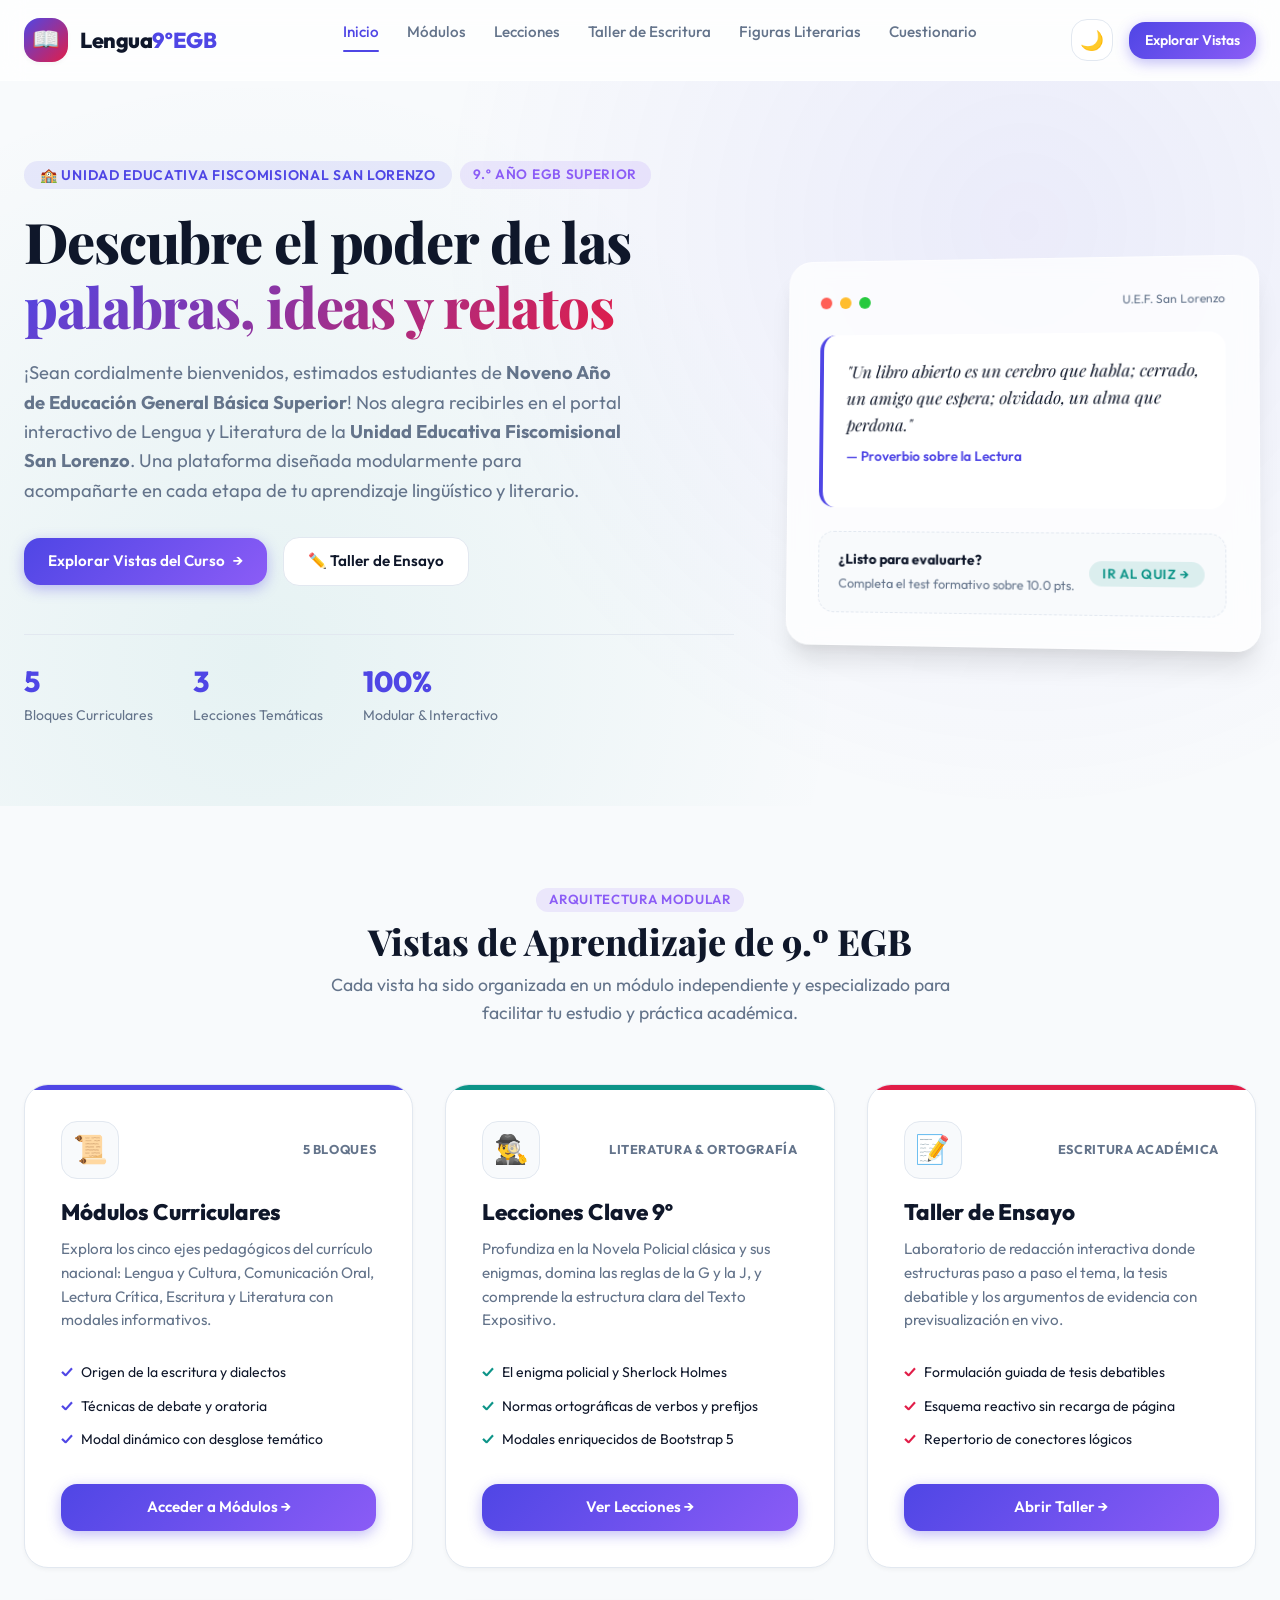
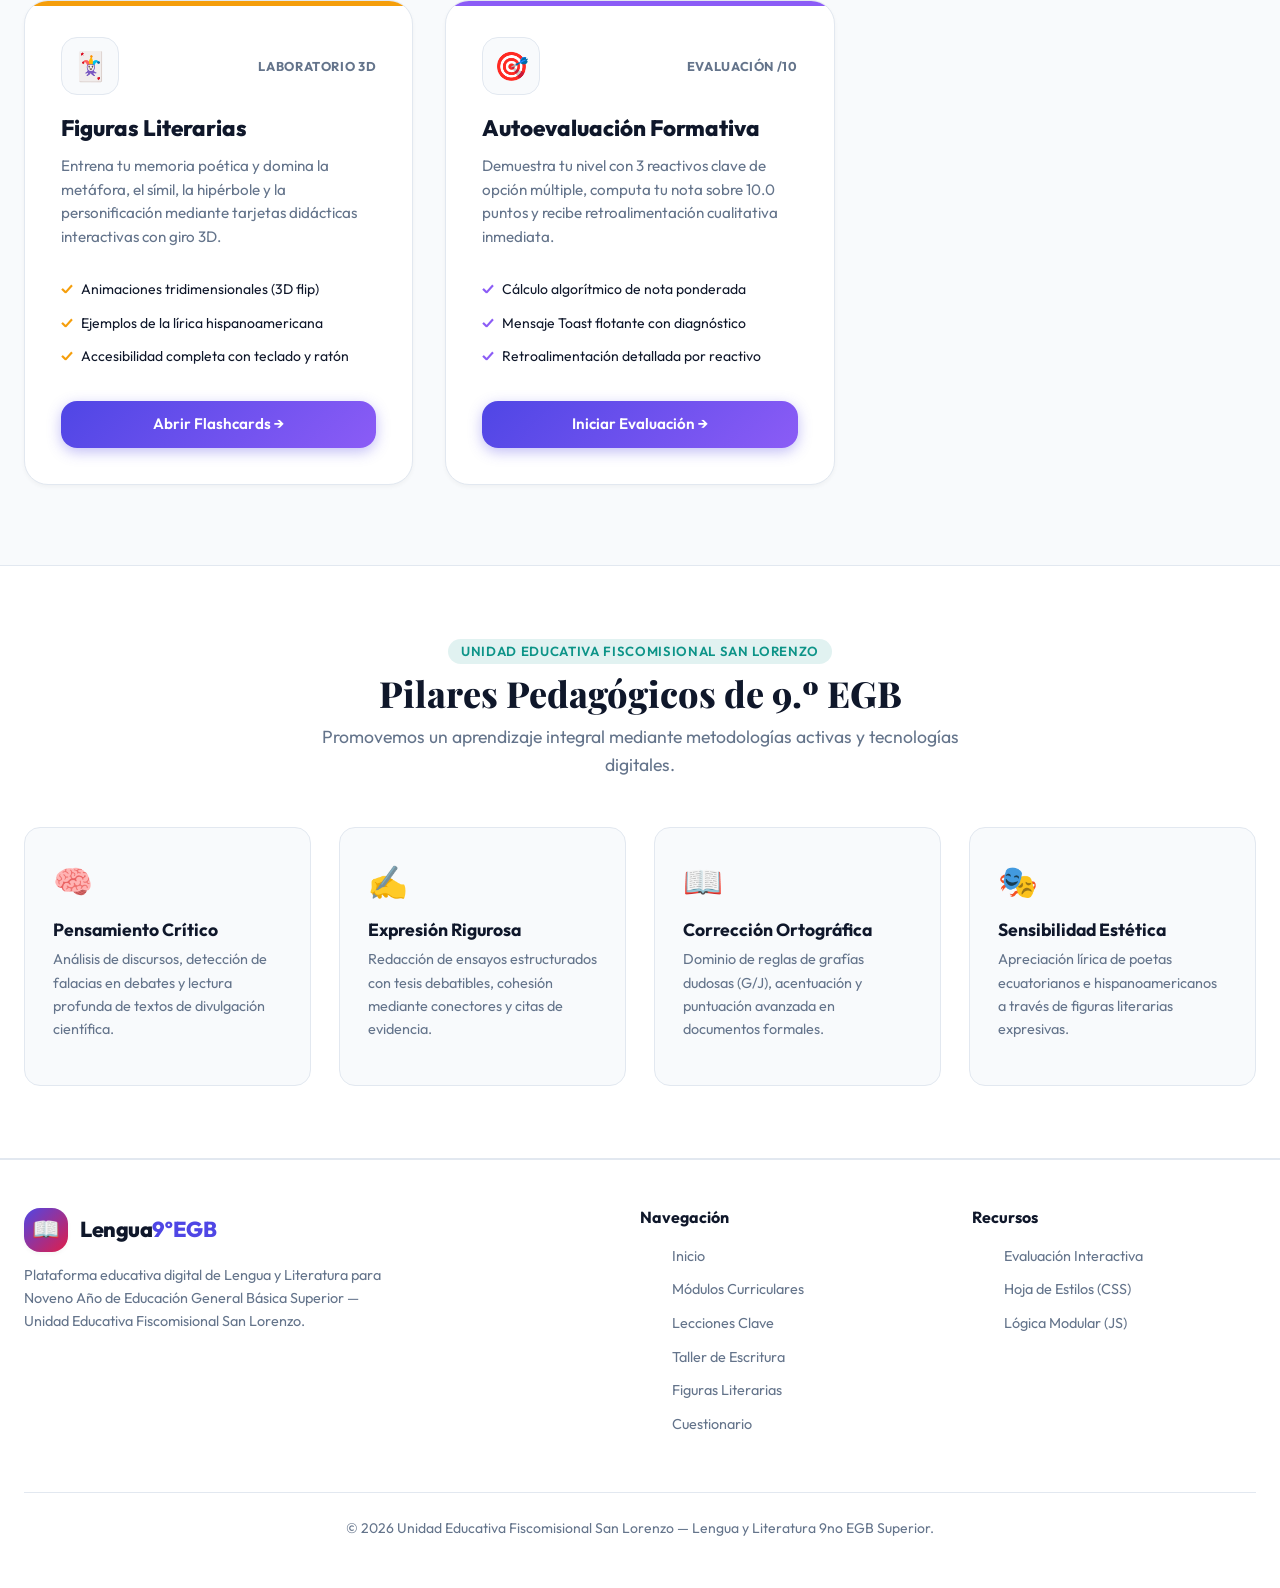
==== commit a3816ca1: "refactor: reestructurar vistas y componentes modulares de forma escalable - Modularizacion de vistas" ====
--- a/index.html
+++ b/index.html
@@ -1,17 +1,22 @@
 <!DOCTYPE html>
 <html lang="es">
+
 <head>
     <meta charset="UTF-8">
     <meta name="viewport" content="width=device-width, initial-scale=1.0">
-    <meta name="description" content="Plataforma interactiva de aprendizaje para la asignatura de Lengua y Literatura de 9no Año de Educación General Básica (EGB). Módulos, ensayos, figuras literarias y autoevaluación.">
-    <meta name="keywords" content="Lengua y Literatura, 9no EGB, Ensayo Argumentativo, Figuras Literarias, Origen de la Escritura, Debate, Novela Policial">
-    <meta name="author" content="Lengua & Literatura 9no EGB">
+    <meta name="description"
+        content="Portal Educativo Interactivo de Lengua y Literatura para 9no Año de Educación General Básica Superior — Unidad Educativa Fiscomisional San Lorenzo. Módulos, lecciones, taller de ensayo, figuras literarias y autoevaluación.">
+    <meta name="keywords"
+        content="Lengua y Literatura, 9no EGB, Portal Educativo, Novela Policial, Ensayo Argumentativo, Figuras Literarias, San Lorenzo">
+    <meta name="author" content="Lengua & Literatura 9no EGB - U.E.F. San Lorenzo">
     <title>Lengua y Literatura - 9º Año EGB | Portal Educativo Interactivo</title>
-    
-    <!-- Bootstrap 5 CSS & Custom Stylesheet -->
-    <link href="https://cdn.jsdelivr.net/npm/bootstrap@5.3.3/dist/css/bootstrap.min.css" rel="stylesheet" integrity="sha384-QWTKZyjpPEjISv5WaRU9OFeRpok6YctnYmDr5pNlyT2bRjXh0JMhjY6hW+ALEwIH" crossorigin="anonymous">
+
+    <!-- Bootstrap 5 CSS & Modular Stylesheet -->
+    <link href="https://cdn.jsdelivr.net/npm/bootstrap@5.3.3/dist/css/bootstrap.min.css" rel="stylesheet"
+        integrity="sha384-QWTKZyjpPEjISv5WaRU9OFeRpok6YctnYmDr5pNlyT2bRjXh0JMhjY6hW+ALEwIH" crossorigin="anonymous">
     <link rel="stylesheet" href="css/style.css">
 </head>
+
 <body>
 
     <!-- ==========================================
@@ -19,19 +24,19 @@
          ========================================== -->
     <header class="header">
         <div class="container header-container">
-            <a href="#" class="logo" id="main-logo">
+            <a href="index.html" class="logo" id="main-logo">
                 <div class="logo-icon">📖</div>
                 <div class="logo-text">Lengua<span>9ºEGB</span></div>
             </a>
 
             <nav>
                 <ul class="nav-links">
-                    <li><a href="#inicio" class="nav-link active">Inicio</a></li>
-                    <li><a href="#modulos" class="nav-link">Módulos</a></li>
-                    <li><a href="#lecciones" class="nav-link">Lecciones</a></li>
-                    <li><a href="#taller" class="nav-link">Taller de Escritura</a></li>
-                    <li><a href="#figuras" class="nav-link">Figuras Literarias</a></li>
-                    <li><a href="#cuestionario" class="nav-link">Cuestionario</a></li>
+                    <li><a href="index.html" class="nav-link active">Inicio</a></li>
+                    <li><a href="views/modulos.html" class="nav-link">Módulos</a></li>
+                    <li><a href="views/lecciones.html" class="nav-link">Lecciones</a></li>
+                    <li><a href="views/taller.html" class="nav-link">Taller de Escritura</a></li>
+                    <li><a href="views/figuras.html" class="nav-link">Figuras Literarias</a></li>
+                    <li><a href="views/cuestionario.html" class="nav-link">Cuestionario</a></li>
                 </ul>
             </nav>
 
@@ -39,7 +44,8 @@
                 <button class="btn btn-icon theme-toggle" id="theme-toggle" aria-label="Cambiar tema de color">
                     🌙
                 </button>
-                <a href="#modulos" class="btn btn-primary" style="padding: 0.5rem 1rem; font-size: 0.875rem;">Explorar</a>
+                <a href="#hub-modulos" class="btn btn-primary"
+                    style="padding: 0.5rem 1rem; font-size: 0.875rem;">Explorar Vistas</a>
             </div>
         </div>
     </header>
@@ -63,14 +69,17 @@
                         Descubre el poder de las <span class="gradient-text">palabras, ideas y relatos</span>
                     </h1>
                     <p class="hero-description">
-                        ¡Sean cordialmente bienvenidos, estimados estudiantes de <strong>Noveno Año de Educación General Básica Superior</strong>! Nos alegra recibirles en la plataforma virtual de Lengua y Literatura de la <strong>Unidad Educativa Fiscomisional San Lorenzo</strong>. Un espacio diseñado para acompañarte a explorar el origen de la escritura, perfeccionar tu comunicación oral, dominar la redacción de ensayos argumentativos y sumergirte en el fascinante mundo de la literatura.
+                        ¡Sean cordialmente bienvenidos, estimados estudiantes de <strong>Noveno Año de Educación General
+                            Básica Superior</strong>! Nos alegra recibirles en el portal interactivo de Lengua y
+                        Literatura de la <strong>Unidad Educativa Fiscomisional San Lorenzo</strong>. Una plataforma
+                        diseñada modularmente para acompañarte en cada etapa de tu aprendizaje lingüístico y literario.
                     </p>
                     <div class="hero-buttons">
-                        <a href="#modulos" class="btn btn-primary">
-                            <span>Ver Módulos de Estudio</span>
+                        <a href="#hub-modulos" class="btn btn-primary">
+                            <span>Explorar Vistas del Curso</span>
                             <span>→</span>
                         </a>
-                        <a href="#taller" class="btn btn-secondary">
+                        <a href="views/taller.html" class="btn btn-secondary">
                             <span>✏️ Taller de Ensayo</span>
                         </a>
                     </div>
@@ -80,12 +89,12 @@
                             <p>Bloques Curriculares</p>
                         </div>
                         <div class="stat-item">
+                            <h4>3</h4>
+                            <p>Lecciones Temáticas</p>
+                        </div>
+                        <div class="stat-item">
                             <h4>100%</h4>
-                            <p>Interactivo & Práctico</p>
-                        </div>
-                        <div class="stat-item">
-                            <h4>9.º EGB</h4>
-                            <p>Básica Superior</p>
+                            <p>Modular & Interactivo</p>
                         </div>
                     </div>
                 </div>
@@ -98,543 +107,185 @@
                         <span style="font-size:0.75rem; color:var(--text-muted); margin-left: auto;">U.E.F. San Lorenzo</span>
                     </div>
                     <div class="quote-box">
-                        <p class="quote-text">"Un libro abierto es un cerebro que habla; cerrado, un amigo que espera; olvidado, un alma que perdona."</p>
-                        <p class="quote-author">— Proverbio Hindú sobre la Lectura</p>
+                        <p class="quote-text">"Un libro abierto es un cerebro que habla; cerrado, un amigo que espera;
+                            olvidado, un alma que perdona."</p>
+                        <p class="quote-author">— Proverbio sobre la Lectura</p>
                     </div>
                     <div class="quick-quiz-preview">
                         <div>
-                            <strong style="font-size:0.875rem; display:block;">¿Sabías qué?</strong>
-                            <span style="font-size:0.8rem; color:var(--text-muted);">La primera novela policial de la historia es "Los crímenes de la calle Morgue".</span>
-                        </div>
-                        <a href="#cuestionario" class="badge badge-emerald" style="text-decoration:none;">Probar Quiz</a>
+                            <strong style="font-size:0.875rem; display:block;">¿Listo para evaluarte?</strong>
+                            <span style="font-size:0.8rem; color:var(--text-muted);">Completa el test formativo sobre 10.0 pts.</span>
+                        </div>
+                        <a href="views/cuestionario.html" class="badge badge-emerald" style="text-decoration:none;">Ir al Quiz →</a>
                     </div>
                 </div>
             </div>
         </section>
 
         <!-- ==========================================
-             MÓDULOS ACADÉMICOS (BLOQUES CURRICULARES)
+             HUB DE VISTAS Y MÓDULOS DE APRENDIZAJE
              ========================================== -->
-        <section class="modules-section" id="modulos">
+        <section class="portal-hub-section" id="hub-modulos">
+            <div class="container">
+                <div style="text-align: center; max-width: 680px; margin: 0 auto 3.5rem;">
+                    <span class="badge badge-purple mb-2">Arquitectura Modular</span>
+                    <h2 class="section-title">Vistas de Aprendizaje de 9.º EGB</h2>
+                    <p class="section-subtitle">Cada vista ha sido organizada en un módulo independiente y especializado para facilitar tu estudio y práctica académica.</p>
+                </div>
+
+                <div class="portal-hub-grid">
+                    <!-- Tarjeta 1: Bloques Curriculares -->
+                    <article class="portal-hub-card hub-modulos">
+                        <div class="portal-hub-header">
+                            <div class="portal-hub-icon">📜</div>
+                            <span class="portal-hub-badge">5 Bloques</span>
+                        </div>
+                        <h3 class="portal-hub-title">Módulos Curriculares</h3>
+                        <p class="portal-hub-desc">
+                            Explora los cinco ejes pedagógicos del currículo nacional: Lengua y Cultura, Comunicación Oral, Lectura Crítica, Escritura y Literatura con modales informativos.
+                        </p>
+                        <ul class="portal-hub-features">
+                            <li>Origen de la escritura y dialectos</li>
+                            <li>Técnicas de debate y oratoria</li>
+                            <li>Modal dinámico con desglose temático</li>
+                        </ul>
+                        <div class="portal-hub-action">
+                            <a href="views/modulos.html" class="btn btn-primary w-100">
+                                Acceder a Módulos →
+                            </a>
+                        </div>
+                    </article>
+
+                    <!-- Tarjeta 2: Lecciones Clave -->
+                    <article class="portal-hub-card hub-lecciones">
+                        <div class="portal-hub-header">
+                            <div class="portal-hub-icon">🕵️‍♂️</div>
+                            <span class="portal-hub-badge">Literatura & Ortografía</span>
+                        </div>
+                        <h3 class="portal-hub-title">Lecciones Clave 9º</h3>
+                        <p class="portal-hub-desc">
+                            Profundiza en la Novela Policial clásica y sus enigmas, domina las reglas de la G y la J, y comprende la estructura clara del Texto Expositivo.
+                        </p>
+                        <ul class="portal-hub-features">
+                            <li>El enigma policial y Sherlock Holmes</li>
+                            <li>Normas ortográficas de verbos y prefijos</li>
+                            <li>Modales enriquecidos de Bootstrap 5</li>
+                        </ul>
+                        <div class="portal-hub-action">
+                            <a href="views/lecciones.html" class="btn btn-primary w-100">
+                                Ver Lecciones →
+                            </a>
+                        </div>
+                    </article>
+
+                    <!-- Tarjeta 3: Taller de Redacción -->
+                    <article class="portal-hub-card hub-taller">
+                        <div class="portal-hub-header">
+                            <div class="portal-hub-icon">📝</div>
+                            <span class="portal-hub-badge">Escritura Académica</span>
+                        </div>
+                        <h3 class="portal-hub-title">Taller de Ensayo</h3>
+                        <p class="portal-hub-desc">
+                            Laboratorio de redacción interactiva donde estructuras paso a paso el tema, la tesis debatible y los argumentos de evidencia con previsualización en vivo.
+                        </p>
+                        <ul class="portal-hub-features">
+                            <li>Formulación guiada de tesis debatibles</li>
+                            <li>Esquema reactivo sin recarga de página</li>
+                            <li>Repertorio de conectores lógicos</li>
+                        </ul>
+                        <div class="portal-hub-action">
+                            <a href="views/taller.html" class="btn btn-primary w-100">
+                                Abrir Taller →
+                            </a>
+                        </div>
+                    </article>
+
+                    <!-- Tarjeta 4: Figuras Literarias -->
+                    <article class="portal-hub-card hub-figuras">
+                        <div class="portal-hub-header">
+                            <div class="portal-hub-icon">🃏</div>
+                            <span class="portal-hub-badge">Laboratorio 3D</span>
+                        </div>
+                        <h3 class="portal-hub-title">Figuras Literarias</h3>
+                        <p class="portal-hub-desc">
+                            Entrena tu memoria poética y domina la metáfora, el símil, la hipérbole y la personificación mediante tarjetas didácticas interactivas con giro 3D.
+                        </p>
+                        <ul class="portal-hub-features">
+                            <li>Animaciones tridimensionales (3D flip)</li>
+                            <li>Ejemplos de la lírica hispanoamericana</li>
+                            <li>Accesibilidad completa con teclado y ratón</li>
+                        </ul>
+                        <div class="portal-hub-action">
+                            <a href="views/figuras.html" class="btn btn-primary w-100">
+                                Abrir Flashcards →
+                            </a>
+                        </div>
+                    </article>
+
+                    <!-- Tarjeta 5: Autoevaluación -->
+                    <article class="portal-hub-card hub-cuestionario">
+                        <div class="portal-hub-header">
+                            <div class="portal-hub-icon">🎯</div>
+                            <span class="portal-hub-badge">Evaluación /10</span>
+                        </div>
+                        <h3 class="portal-hub-title">Autoevaluación Formativa</h3>
+                        <p class="portal-hub-desc">
+                            Demuestra tu nivel con 3 reactivos clave de opción múltiple, computa tu nota sobre 10.0 puntos y recibe retroalimentación cualitativa inmediata.
+                        </p>
+                        <ul class="portal-hub-features">
+                            <li>Cálculo algorítmico de nota ponderada</li>
+                            <li>Mensaje Toast flotante con diagnóstico</li>
+                            <li>Retroalimentación detallada por reactivo</li>
+                        </ul>
+                        <div class="portal-hub-action">
+                            <a href="views/cuestionario.html" class="btn btn-primary w-100">
+                                Iniciar Evaluación →
+                            </a>
+                        </div>
+                    </article>
+                </div>
+            </div>
+        </section>
+
+        <!-- ==========================================
+             ENFOQUE PEDAGÓGICO INSTITUCIONAL
+             ========================================== -->
+        <section class="pedagogy-section">
             <div class="container">
                 <div style="text-align: center; max-width: 650px; margin: 0 auto 3rem;">
-                    <span class="badge badge-purple">Programa de Estudio</span>
-                    <h2 class="section-title">Bloques Curriculares de 9º EGB</h2>
-                    <p class="section-subtitle">Explora los cinco ejes fundamentales del aprendizaje de la lengua y la literatura.</p>
-                </div>
-
-                <div class="modules-grid">
-                    <!-- Módulo 1 -->
-                    <article class="module-card" data-module="1">
-                        <div class="module-header">
-                            <div class="module-icon-wrap">📜</div>
-                            <span class="module-number">Bloque 01</span>
-                        </div>
-                        <h3 class="module-title">Lengua y Cultura</h3>
-                        <p class="module-desc">Origen de la escritura cuneiforme y jeroglífica, evolución alfabética y diversidad lingüística del Ecuador.</p>
-                        <ul class="module-topics">
-                            <li>De la tablilla de arcilla al mundo digital</li>
-                            <li>Variaciones dialectales y jerga social</li>
-                            <li>Lenguas ancestrales en la identidad ecuatoriana</li>
-                        </ul>
-                        <div class="module-footer">
-                            <span class="badge badge-primary">Teórico-Práctico</span>
-                            <button class="btn btn-secondary js-open-module" data-module-id="1">Ver Detalle</button>
-                        </div>
-                    </article>
-
-                    <!-- Módulo 2 -->
-                    <article class="module-card" data-module="2">
-                        <div class="module-header">
-                            <div class="module-icon-wrap">🎙️</div>
-                            <span class="module-number">Bloque 02</span>
-                        </div>
-                        <h3 class="module-title">Comunicación Oral</h3>
-                        <p class="module-desc">Organización de debates formales, técnicas de persuasión, entrevistas de investigación y dicción.</p>
-                        <ul class="module-topics">
-                            <li>Estructura de debate y rol del moderador</li>
-                            <li>Identificación de falacias lógicas</li>
-                            <li>Entrevistas periodísticas y académicas</li>
-                        </ul>
-                        <div class="module-footer">
-                            <span class="badge badge-emerald">Oratoria</span>
-                            <button class="btn btn-secondary js-open-module" data-module-id="2">Ver Detalle</button>
-                        </div>
-                    </article>
-
-                    <!-- Módulo 3 -->
-                    <article class="module-card" data-module="3">
-                        <div class="module-header">
-                            <div class="module-icon-wrap">🔍</div>
-                            <span class="module-number">Bloque 03</span>
-                        </div>
-                        <h3 class="module-title">Lectura Crítica</h3>
-                        <p class="module-desc">Análisis de artículos de divulgación científica y obras de narrativa policial y ciencia ficción.</p>
-                        <ul class="module-topics">
-                            <li>Comprensión literal e inferencial</li>
-                            <li>Pistas y enigma en la novela policial</li>
-                            <li>Rigor y claridad en divulgación científica</li>
-                        </ul>
-                        <div class="module-footer">
-                            <span class="badge badge-amber">Comprensión</span>
-                            <button class="btn btn-secondary js-open-module" data-module-id="3">Ver Detalle</button>
-                        </div>
-                    </article>
-
-                    <!-- Módulo 4 -->
-                    <article class="module-card" data-module="4">
-                        <div class="module-header">
-                            <div class="module-icon-wrap">✍️</div>
-                            <span class="module-number">Bloque 04</span>
-                        </div>
-                        <h3 class="module-title">Escritura Académica</h3>
-                        <p class="module-desc">Construcción paso a paso del ensayo argumentativo, conectores de cohesión y ortografía avanzada.</p>
-                        <ul class="module-topics">
-                            <li>Formulación de tesis debatibles</li>
-                            <li>Argumentos de autoridad y evidencia</li>
-                            <li>Conectores lógicos y puntuación</li>
-                        </ul>
-                        <div class="module-footer">
-                            <span class="badge badge-rose">Redacción</span>
-                            <button class="btn btn-secondary js-open-module" data-module-id="4">Ver Detalle</button>
-                        </div>
-                    </article>
-
-                    <!-- Módulo 5 -->
-                    <article class="module-card" data-module="5">
-                        <div class="module-header">
-                            <div class="module-icon-wrap">🎭</div>
-                            <span class="module-number">Bloque 05</span>
-                        </div>
-                        <h3 class="module-title">Literatura & Poesía</h3>
-                        <p class="module-desc">Apreciación de la poesía amorosa y social hispanoamericana, métrica, rima y figuras estilísticas.</p>
-                        <ul class="module-topics">
-                            <li>El verso, la estrofa y la rima</li>
-                            <li>Figuras literarias expresivas</li>
-                            <li>Poetas representativos del Ecuador</li>
-                        </ul>
-                        <div class="module-footer">
-                            <span class="badge badge-purple">Lírica</span>
-                            <button class="btn btn-secondary js-open-module" data-module-id="5">Ver Detalle</button>
-                        </div>
-                    </article>
-                </div>
-            </div>
-        </section>
-
-        <!-- ==========================================
-             LECCIONES CLAVE DE 9NO EGB (BOOTSTRAP CARDS & MODALS)
-             ========================================== -->
-        <section class="py-5" id="lecciones" style="background: var(--bg-body); border-top: 1px solid var(--border-color); border-bottom: 1px solid var(--border-color);">
-            <div class="container">
-                <div class="text-center mx-auto mb-5" style="max-width: 650px;">
-                    <span class="badge badge-emerald mb-2">Contenido Temático 9º EGB</span>
-                    <h2 class="section-title">Lecciones Clave del Nivel</h2>
-                    <p class="section-subtitle">Explora tres contenidos fundamentales en Literatura, Ortografía y Redacción con sus explicaciones interactiva en modal.</p>
-                </div>
-
-                <div class="row g-4">
-                    <!-- Tarjeta 1: La Novela Policial -->
-                    <div class="col-md-4">
-                        <div class="card h-100 theme-card shadow-sm border-0">
-                            <div class="card-body d-flex flex-column p-4">
-                                <div class="d-flex align-items-center justify-content-between mb-3">
-                                    <span class="fs-1">🕵️‍♂️</span>
-                                    <span class="badge badge-primary">Literatura</span>
-                                </div>
-                                <h3 class="card-title h5 font-weight-bold mb-2">La Novela Policial</h3>
-                                <p class="card-text text-muted flex-grow-1 fs-6">
-                                    Descubre el mundo del misterio, la deducción lógica, las pistas y el enigma del crimen a través de autores clásicos de la narrativa policial.
-                                </p>
-                                <div class="pt-3 border-top mt-auto">
-                                    <button type="button" class="btn btn-primary w-100" data-bs-toggle="modal" data-bs-target="#modalNovelaPolicial">
-                                        📖 Ver Lección
-                                    </button>
-                                </div>
-                            </div>
-                        </div>
-                    </div>
-
-                    <!-- Tarjeta 2: Uso de la 'G' y la 'J' -->
-                    <div class="col-md-4">
-                        <div class="card h-100 theme-card shadow-sm border-0">
-                            <div class="card-body d-flex flex-column p-4">
-                                <div class="d-flex align-items-center justify-content-between mb-3">
-                                    <span class="fs-1">✍️</span>
-                                    <span class="badge badge-amber">Ortografía</span>
-                                </div>
-                                <h3 class="card-title h5 font-weight-bold mb-2">Uso de la 'G' y la 'J'</h3>
-                                <p class="card-text text-muted flex-grow-1 fs-6">
-                                    Aprende las reglas ortográficas fundamentales para emplear correctamente las letras G y J en verbos, prefijos y sufijos en tus escritos.
-                                </p>
-                                <div class="pt-3 border-top mt-auto">
-                                    <button type="button" class="btn btn-primary w-100" data-bs-toggle="modal" data-bs-target="#modalUsoGJ">
-                                        📖 Ver Lección
-                                    </button>
-                                </div>
-                            </div>
-                        </div>
-                    </div>
-
-                    <!-- Tarjeta 3: El Texto Expositivo -->
-                    <div class="col-md-4">
-                        <div class="card h-100 theme-card shadow-sm border-0">
-                            <div class="card-body d-flex flex-column p-4">
-                                <div class="d-flex align-items-center justify-content-between mb-3">
-                                    <span class="fs-1">📑</span>
-                                    <span class="badge badge-rose">Redacción</span>
-                                </div>
-                                <h3 class="card-title h5 font-weight-bold mb-2">El Texto Expositivo</h3>
-                                <p class="card-text text-muted flex-grow-1 fs-6">
-                                    Comprende la estructura objetiva, introductoria y conclusiva para transmitir información clara, precisa y divulgativa.
-                                </p>
-                                <div class="pt-3 border-top mt-auto">
-                                    <button type="button" class="btn btn-primary w-100" data-bs-toggle="modal" data-bs-target="#modalTextoExpositivo">
-                                        📖 Ver Lección
-                                    </button>
-                                </div>
-                            </div>
-                        </div>
-                    </div>
-                </div>
-            </div>
-        </section>
-
-        <!-- ==========================================
-             MODALES BOOTSTRAP DE LAS LECCIONES
-             ========================================== -->
-        <!-- Modal 1: La Novela Policial -->
-        <div class="modal fade" id="modalNovelaPolicial" tabindex="-1" aria-labelledby="modalNovelaPolicialLabel" aria-hidden="true">
-            <div class="modal-dialog modal-dialog-centered modal-lg">
-                <div class="modal-content">
-                    <div class="modal-header">
-                        <div class="d-flex align-items-center gap-2">
-                            <span class="fs-3">🕵️‍♂️</span>
-                            <h5 class="modal-title font-weight-bold" id="modalNovelaPolicialLabel">La Novela Policial — Literatura (9º EGB)</h5>
-                        </div>
-                        <button type="button" class="btn-close" data-bs-dismiss="modal" aria-label="Cerrar"></button>
-                    </div>
-                    <div class="modal-body">
-                        <span class="badge badge-primary mb-3">Bloque 3: Lectura y Narrativa</span>
-                        
-                        <h6 class="text-primary font-weight-bold mb-2">1. ¿Qué es la Novela Policial?</h6>
-                        <p>
-                            La <strong>novela policial</strong> o de enigma es un subgénero narrativo en el que la trama gira en torno al esclarecimiento de un crimen o misterio. A través de la investigación metódica y la observación de pistas, un detective o investigador busca descubrir al culpable y los motivos del hecho.
-                        </p>
-
-                        <h6 class="text-primary font-weight-bold mb-2 mt-4">2. Elementos Fundamentales:</h6>
-                        <ul>
-                            <li><strong>El Enigma / Crimen:</strong> Suceso aparentemente inexplicable que rompe el orden inicial.</li>
-                            <li><strong>El Detective o Investigador:</strong> Personaje guiado por el pensamiento analítico, la lógica deductiva y la observación atenta.</li>
-                            <li><strong>Las Pistas (Reales y Falsas):</strong> Indicios u objetos dejados en la escena del delito que ayudan a reconstruir la verdad.</li>
-                            <li><strong>Los Sospechosos:</strong> Personajes que tienen un posible móvil o relación con el hecho.</li>
-                            <li><strong>La Resolución:</strong> Explicación final donde el investigador expone cómo se cometió el delito y revela la identidad del culpable.</li>
-                        </ul>
-
-                        <h6 class="text-primary font-weight-bold mb-2 mt-4">3. Origen y Autores Clave:</h6>
-                        <p>
-                            Nació a mediados del siglo XIX con el cuento <em>"Los crímenes de la calle Morgue"</em> (1841) de <strong>Edgar Allan Poe</strong>, quien creó al detective Auguste Dupin. Más adelante, <strong>Arthur Conan Doyle</strong> inmortalizó a <em>Sherlock Holmes</em> y <strong>Agatha Christie</strong> a <em>Hercule Poirot</em>.
-                        </p>
-                    </div>
-                    <div class="modal-footer">
-                        <button type="button" class="btn btn-secondary" data-bs-dismiss="modal">Cerrar Lección</button>
-                    </div>
-                </div>
-            </div>
-        </div>
-
-        <!-- Modal 2: Uso de la 'G' y la 'J' -->
-        <div class="modal fade" id="modalUsoGJ" tabindex="-1" aria-labelledby="modalUsoGJLabel" aria-hidden="true">
-            <div class="modal-dialog modal-dialog-centered modal-lg">
-                <div class="modal-content">
-                    <div class="modal-header">
-                        <div class="d-flex align-items-center gap-2">
-                            <span class="fs-3">✍️</span>
-                            <h5 class="modal-title font-weight-bold" id="modalUsoGJLabel">Reglas Ortográficas: Uso de la 'G' y la 'J' (9º EGB)</h5>
-                        </div>
-                        <button type="button" class="btn-close" data-bs-dismiss="modal" aria-label="Cerrar"></button>
-                    </div>
-                    <div class="modal-body">
-                        <span class="badge badge-amber mb-3">Ortografía y Redacción</span>
-
-                        <h6 class="text-primary font-weight-bold mb-2">1. Se escriben con 'G':</h6>
-                        <ul>
-                            <li><strong>Prefijo Geo- / Gest-:</strong> Palabras que comienzan por <em>geo-</em> (tierra) o <em>gest-</em>. <br><em>Ejemplos:</em> geografía, geología, gestión, gesticular.</li>
-                            <li><strong>Secuencia 'gen':</strong> Palabras que contienen el grupo <em>gen</em>. <br><em>Ejemplos:</em> gente, origen, urgente, generoso. (Excepciones: <em>jengibre, agenjo, crujiente</em>).</li>
-                            <li><strong>Verbos terminados en -ger y -gir:</strong> <br><em>Ejemplos:</em> recoger, proteger, dirigir, elegir. (Excepciones: <em>tejer</em> y <em>crujir</em>).</li>
-                            <li><strong>Terminaciones -gésimo, -génito, -génico:</strong> <br><em>Ejemplos:</em> vigésimo, trigésimo, primogénito.</li>
-                        </ul>
-
-                        <h6 class="text-primary font-weight-bold mb-2 mt-4">2. Se escriben con 'J':</h6>
-                        <ul>
-                            <li><strong>Terminaciones -aje y -eje:</strong> <br><em>Ejemplos:</em> viaje, aprendizaje, personaje, eje, pasaje.</li>
-                            <li><strong>Prefijos aje- y eje-:</strong> <br><em>Ejemplos:</em> ajedrez, ejemplo, ejercitar.</li>
-                            <li><strong>Verbos terminados en -jear:</strong> <br><em>Ejemplos:</em> hojear, canjear, callejear.</li>
-                            <li><strong>Formas verbales sin 'g' ni 'j' en el infinitivo:</strong> <br><em>Ejemplos:</em> decir ➔ <em>dije</em>; traer ➔ <em>traje</em>; conducir ➔ <em>conduje</em>.</li>
-                        </ul>
-                    </div>
-                    <div class="modal-footer">
-                        <button type="button" class="btn btn-secondary" data-bs-dismiss="modal">Cerrar Lección</button>
-                    </div>
-                </div>
-            </div>
-        </div>
-
-        <!-- Modal 3: El Texto Expositivo -->
-        <div class="modal fade" id="modalTextoExpositivo" tabindex="-1" aria-labelledby="modalTextoExpositivoLabel" aria-hidden="true">
-            <div class="modal-dialog modal-dialog-centered modal-lg">
-                <div class="modal-content">
-                    <div class="modal-header">
-                        <div class="d-flex align-items-center gap-2">
-                            <span class="fs-3">📑</span>
-                            <h5 class="modal-title font-weight-bold" id="modalTextoExpositivoLabel">El Texto Expositivo — Redacción (9º EGB)</h5>
-                        </div>
-                        <button type="button" class="btn-close" data-bs-dismiss="modal" aria-label="Cerrar"></button>
-                    </div>
-                    <div class="modal-body">
-                        <span class="badge badge-rose mb-3">Bloque 4: Escritura Académica</span>
-
-                        <h6 class="text-primary font-weight-bold mb-2">1. ¿Qué es el Texto Expositivo?</h6>
-                        <p>
-                            El <strong>texto expositivo</strong> tiene la finalidad primordial de transmitir información objetiva, clara y estructurada sobre un tema determinado. A diferencia del texto argumentativo, no busca convencer ni expresar opiniones, sino dar a conocer conceptos de manera comprensible.
-                        </p>
-
-                        <h6 class="text-primary font-weight-bold mb-2 mt-4">2. Estructura Básica:</h6>
-                        <ul>
-                            <li><strong>Introducción:</strong> Presenta el tema, el contexto y el objetivo de la exposición para captar la atención del lector.</li>
-                            <li><strong>Desarrollo:</strong> Expone y explica de forma ordenada los datos, subtemas, ejemplos y causas/consecuencias.</li>
-                            <li><strong>Conclusión:</strong> Sintetiza los aspectos más importantes tratados en el cuerpo del texto.</li>
-                        </ul>
-
-                        <h6 class="text-primary font-weight-bold mb-2 mt-4">3. Recursos Expositivos Frecuentes:</h6>
-                        <ul>
-                            <li><strong>Definición:</strong> Explica el significado preciso de términos clave.</li>
-                            <li><strong>Ejemplificación:</strong> Cita casos concretos para clarificar una idea abstracta.</li>
-                            <li><strong>Clasificación:</strong> Agrupa elementos en categorías ordenadas.</li>
-                            <li><strong>Conectores explicativos:</strong> <em>Es decir, en otras palabras, por ejemplo, debido a que, en conclusión.</em></li>
-                        </ul>
-                    </div>
-                    <div class="modal-footer">
-                        <button type="button" class="btn btn-secondary" data-bs-dismiss="modal">Cerrar Lección</button>
-                    </div>
-                </div>
-            </div>
-        </div>
-
-        <!-- ==========================================
-             HERRAMIENTAS INTERACTIVAS (TALLER Y QUIZ)
-             ========================================== -->
-        <section class="tools-section" id="taller">
-            <div class="container">
-                <div class="tools-layout">
-                    <!-- Taller de Escritura de Ensayo -->
-                    <div class="tool-card">
-                        <div class="tool-header">
-                            <div class="tool-icon">📝</div>
-                            <div>
-                                <h3 style="font-size:1.35rem; font-weight:700;">Taller de Ensayo Argumentativo</h3>
-                                <p style="font-size:0.875rem; color:var(--text-muted);">Organiza las ideas de tu borrador académico</p>
-                            </div>
-                        </div>
-
-                        <form id="essay-form" onsubmit="event.preventDefault();">
-                            <div class="form-group">
-                                <label for="essay-topic">1. Tema General de Investigación</label>
-                                <input type="text" id="essay-topic" class="form-control" placeholder="Ej. El impacto de las redes sociales en la lectura">
-                            </div>
-
-                            <div class="form-group">
-                                <label for="essay-thesis">2. Postura o Tesis Principal (Tu opinión fundamentada)</label>
-                                <input type="text" id="essay-thesis" class="form-control" placeholder="Ej. El uso desmedido de redes reduce la atención profunda en textos largos">
-                            </div>
-
-                            <div class="form-group">
-                                <label for="essay-arg">3. Argumento de Respaldo o Evidencia</label>
-                                <textarea id="essay-arg" class="form-control" placeholder="Ej. Según estudios de la UNESCO (2023), los jóvenes leen más fragmentos breves pero menos obras completas..."></textarea>
-                            </div>
-                        </form>
-
-                        <div class="essay-preview">
-                            <h5>Previsualización del Esquema:</h5>
-                            <div id="essay-preview-output">
-                                <em style="color: var(--text-muted);">Escribe en los campos de arriba para generar el esquema de tu ensayo argumentativo en tiempo real.</em>
-                            </div>
-                        </div>
-                    </div>
-
-                    <!-- Cuestionario de Autoevaluación Interactivo -->
-                    <div class="tool-card" id="cuestionario">
-                        <div class="tool-header">
-                            <div class="tool-icon">🎯</div>
-                            <div>
-                                <h3 style="font-size:1.35rem; font-weight:700;">Autoevaluación Interactiva 9º EGB</h3>
-                                <p style="font-size:0.875rem; color:var(--text-muted);">Responde las 3 preguntas clave y calcula tu nota sobre 10 puntos</p>
-                            </div>
-                        </div>
-
-                        <form id="autoevaluacion-form" onsubmit="event.preventDefault();">
-                            <!-- Pregunta 1: La Novela Policial -->
-                            <div class="mb-4 p-3 rounded" style="background: var(--bg-card); border: 1px solid var(--border-color);">
-                                <div class="d-flex align-items-center gap-2 mb-2">
-                                    <span class="badge badge-primary">Pregunta 1</span>
-                                    <span class="badge badge-emerald">Literatura</span>
-                                </div>
-                                <h5 class="fw-bold fs-6 mb-3">1. ¿Cuál es el elemento indispensable que impulsa la trama en una novela policial o de enigma?</h5>
-                                
-                                <label class="quiz-option-label">
-                                    <input type="radio" name="q1" value="0">
-                                    <span>Un viaje espacial a planetas lejanos e inexplorados.</span>
-                                </label>
-                                <label class="quiz-option-label">
-                                    <input type="radio" name="q1" value="1">
-                                    <span>El esclarecimiento de un crimen o misterio mediante pistas y deducción lógica.</span>
-                                </label>
-                                <label class="quiz-option-label">
-                                    <input type="radio" name="q1" value="0">
-                                    <span>La recitación de poemas románticos dedicados al mar.</span>
-                                </label>
-                            </div>
-
-                            <!-- Pregunta 2: Uso de la 'G' y la 'J' -->
-                            <div class="mb-4 p-3 rounded" style="background: var(--bg-card); border: 1px solid var(--border-color);">
-                                <div class="d-flex align-items-center gap-2 mb-2">
-                                    <span class="badge badge-primary">Pregunta 2</span>
-                                    <span class="badge badge-amber">Ortografía</span>
-                                </div>
-                                <h5 class="fw-bold fs-6 mb-3">2. ¿En cuál de las siguientes opciones todas las palabras cumplen con las reglas ortográficas de la 'G' y la 'J'?</h5>
-                                
-                                <label class="quiz-option-label">
-                                    <input type="radio" name="q2" value="0">
-                                    <span>Jeografía, biaje, recojer, digeron.</span>
-                                </label>
-                                <label class="quiz-option-label">
-                                    <input type="radio" name="q2" value="1">
-                                    <span>Geografía, viaje, recoger, dijeron.</span>
-                                </label>
-                                <label class="quiz-option-label">
-                                    <input type="radio" name="q2" value="0">
-                                    <span>Geografía, viaje, recojer, digeron.</span>
-                                </label>
-                            </div>
-
-                            <!-- Pregunta 3: El Texto Expositivo -->
-                            <div class="mb-4 p-3 rounded" style="background: var(--bg-card); border: 1px solid var(--border-color);">
-                                <div class="d-flex align-items-center gap-2 mb-2">
-                                    <span class="badge badge-primary">Pregunta 3</span>
-                                    <span class="badge badge-rose">Redacción</span>
-                                </div>
-                                <h5 class="fw-bold fs-6 mb-3">3. ¿Cuál es el propósito fundamental de un Texto Expositivo?</h5>
-                                
-                                <label class="quiz-option-label">
-                                    <input type="radio" name="q3" value="0">
-                                    <span>Contar una leyenda antigua con héroes y criaturas fantásticas.</span>
-                                </label>
-                                <label class="quiz-option-label">
-                                    <input type="radio" name="q3" value="1">
-                                    <span>Transmitir información de manera clara, objetiva y estructurada sin expresar opiniones.</span>
-                                </label>
-                                <label class="quiz-option-label">
-                                    <input type="radio" name="q3" value="0">
-                                    <span>Persuadir al público de comprar un producto comercial en un folleto.</span>
-                                </label>
-                            </div>
-
-                            <button type="button" id="btn-calcular-calificacion" class="btn btn-primary w-100 py-2 fs-6">
-                                📊 Calcular Calificación
-                            </button>
-                        </form>
-                    </div>
-                </div>
-            </div>
-        </section>
-
-        <!-- ==========================================
-             TARJETAS DE FIGURAS LITERARIAS (FLASHCARDS)
-             ========================================== -->
-        <section style="padding: 5rem 0;" id="figuras">
-            <div class="container">
-                <div style="text-align: center; max-width: 600px; margin: 0 auto 2.5rem;">
-                    <span class="badge badge-amber">Recursos Poéticos</span>
-                    <h2 class="section-title">Laboratorio de Figuras Literarias</h2>
-                    <p class="section-subtitle">Haz clic en cada tarjeta para voltearla y descubrir su definición y ejemplo.</p>
-                </div>
-
-                <div class="figures-grid">
-                    <!-- Metáfora -->
-                    <div class="flashcard">
-                        <div class="flashcard-inner">
-                            <div class="flashcard-front">
-                                <span>Metáfora</span>
-                                <p>Toca para revelar 🔄</p>
-                            </div>
-                            <div class="flashcard-back">
-                                <strong>Identificación de un término con otro por semejanza.</strong>
-                                <em style="margin-top:0.5rem; display:block;">"Las perlas de tu boca" (Perlas = Dientes)</em>
-                            </div>
-                        </div>
-                    </div>
-
-                    <!-- Símil -->
-                    <div class="flashcard">
-                        <div class="flashcard-inner">
-                            <div class="flashcard-front">
-                                <span>Símil o Comparación</span>
-                                <p>Toca para revelar 🔄</p>
-                            </div>
-                            <div class="flashcard-back">
-                                <strong>Comparación explícita usando 'como' o 'parece'.</strong>
-                                <em style="margin-top:0.5rem; display:block;">"Su mirada era fría como el hielo"</em>
-                            </div>
-                        </div>
-                    </div>
-
-                    <!-- Hipérbole -->
-                    <div class="flashcard">
-                        <div class="flashcard-inner">
-                            <div class="flashcard-front">
-                                <span>Hipérbole</span>
-                                <p>Toca para revelar 🔄</p>
-                            </div>
-                            <div class="flashcard-back">
-                                <strong>Exageración intencionada para enfatizar.</strong>
-                                <em style="margin-top:0.5rem; display:block;">"Te lo he dicho un millón de veces"</em>
-                            </div>
-                        </div>
-                    </div>
-
-                    <!-- Personificación -->
-                    <div class="flashcard">
-                        <div class="flashcard-inner">
-                            <div class="flashcard-front">
-                                <span>Personificación</span>
-                                <p>Toca para revelar 🔄</p>
-                            </div>
-                            <div class="flashcard-back">
-                                <strong>Atribuir rasgos humanos a objetos o animales.</strong>
-                                <em style="margin-top:0.5rem; display:block;">"El viento susurraba secretos entre los árboles"</em>
-                            </div>
-                        </div>
+                    <span class="badge badge-emerald mb-2">Unidad Educativa Fiscomisional San Lorenzo</span>
+                    <h2 class="section-title">Pilares Pedagógicos de 9.º EGB</h2>
+                    <p class="section-subtitle">Promovemos un aprendizaje integral mediante metodologías activas y tecnologías digitales.</p>
+                </div>
+
+                <div class="pedagogy-grid">
+                    <div class="pedagogy-item">
+                        <span style="font-size: 2rem;">🧠</span>
+                        <h4>Pensamiento Crítico</h4>
+                        <p>Análisis de discursos, detección de falacias en debates y lectura profunda de textos de divulgación científica.</p>
+                    </div>
+
+                    <div class="pedagogy-item">
+                        <span style="font-size: 2rem;">✍️</span>
+                        <h4>Expresión Rigurosa</h4>
+                        <p>Redacción de ensayos estructurados con tesis debatibles, cohesión mediante conectores y citas de evidencia.</p>
+                    </div>
+
+                    <div class="pedagogy-item">
+                        <span style="font-size: 2rem;">📖</span>
+                        <h4>Corrección Ortográfica</h4>
+                        <p>Dominio de reglas de grafías dudosas (G/J), acentuación y puntuación avanzada en documentos formales.</p>
+                    </div>
+
+                    <div class="pedagogy-item">
+                        <span style="font-size: 2rem;">🎭</span>
+                        <h4>Sensibilidad Estética</h4>
+                        <p>Apreciación lírica de poetas ecuatorianos e hispanoamericanos a través de figuras literarias expresivas.</p>
                     </div>
                 </div>
             </div>
         </section>
     </main>
-
-    <!-- ==========================================
-         MODAL DE DETALLE DE MÓDULO
-         ========================================== -->
-    <div class="modal-overlay" id="module-modal">
-        <div class="modal-card">
-            <button class="modal-close" id="modal-close" aria-label="Cerrar modal">&times;</button>
-            <span class="badge badge-primary" id="modal-badge">Bloque</span>
-            <div class="modal-body">
-                <h3 id="modal-title">Título del Módulo</h3>
-                <div id="modal-body-content">
-                    <!-- Contenido inyectado dinámicamente desde JS -->
-                </div>
-            </div>
-        </div>
-    </div>
 
     <!-- ==========================================
          FOOTER
@@ -643,7 +294,7 @@
         <div class="container">
             <div class="footer-grid">
                 <div class="footer-brand">
-                    <a href="#" class="logo">
+                    <a href="index.html" class="logo">
                         <div class="logo-icon">📖</div>
                         <div class="logo-text">Lengua<span>9ºEGB</span></div>
                     </a>
@@ -653,19 +304,21 @@
                 <div class="footer-column">
                     <h5>Navegación</h5>
                     <ul class="footer-links">
-                        <li><a href="#inicio">Inicio</a></li>
-                        <li><a href="#modulos">Módulos Curriculares</a></li>
-                        <li><a href="#taller">Taller de Escritura</a></li>
-                        <li><a href="#figuras">Figuras Literarias</a></li>
+                        <li><a href="index.html">Inicio</a></li>
+                        <li><a href="views/modulos.html">Módulos Curriculares</a></li>
+                        <li><a href="views/lecciones.html">Lecciones Clave</a></li>
+                        <li><a href="views/taller.html">Taller de Escritura</a></li>
+                        <li><a href="views/figuras.html">Figuras Literarias</a></li>
+                        <li><a href="views/cuestionario.html">Cuestionario</a></li>
                     </ul>
                 </div>
 
                 <div class="footer-column">
                     <h5>Recursos</h5>
                     <ul class="footer-links">
-                        <li><a href="#cuestionario">Evaluación Interactiva</a></li>
+                        <li><a href="views/cuestionario.html">Evaluación Interactiva</a></li>
                         <li><a href="css/style.css" target="_blank">Hoja de Estilos (CSS)</a></li>
-                        <li><a href="js/main.js" target="_blank">Lógica (JS)</a></li>
+                        <li><a href="js/main.js" target="_blank">Lógica Modular (JS)</a></li>
                     </ul>
                 </div>
             </div>
@@ -676,8 +329,13 @@
         </div>
     </footer>
 
-    <!-- Bootstrap 5 JS Bundle & Script Principal -->
-    <script src="https://cdn.jsdelivr.net/npm/bootstrap@5.3.3/dist/js/bootstrap.bundle.min.js" integrity="sha384-YvpcrYf0tY3lHB60NNkmXc5s9fDVZLESaAA55NDzOxhy9GkcIdslK1eN7N6jIeHz" crossorigin="anonymous"></script>
+    <!-- Scripts Modulares -->
+    <script src="https://cdn.jsdelivr.net/npm/bootstrap@5.3.3/dist/js/bootstrap.bundle.min.js"
+        integrity="sha384-YvpcrYf0tY3lHB60NNkmXc5s9fDVZLESaAA55NDzOxhy9GkcIdslK1eN7N6jIeHz"
+        crossorigin="anonymous"></script>
+    <script src="js/modules/theme.js"></script>
+    <script src="js/modules/navigation.js"></script>
     <script src="js/main.js"></script>
 </body>
-</html>
+
+</html>
--- a/css/style.css
+++ b/css/style.css
@@ -1,1060 +1,18 @@
 /* ==========================================================================
-   Lengua y Literatura 9no EGB - Sistema de Estilos y Diseño Premium
+   Lengua y Literatura 9no EGB - Sistema de Estilos y Diseño Modular
+   Unidad Educativa Fiscomisional San Lorenzo
    ========================================================================== */
 
-/* --------------------------------------------------------------------------
-   1. VARIABLES & SETUP
-   -------------------------------------------------------------------------- */
-@import url('https://fonts.googleapis.com/css2?family=Outfit:wght@300;400;500;600;700;800&family=Playfair+Display:ital,wght@0,600;0,800;1,600&display=swap');
+/* 1. Base, Tokens de Diseño, Reset y Tipografías */
+@import url('base.css');
 
-:root {
-  /* Paleta de Colores Principal */
-  --primary: #4f46e5;
-  --primary-hover: #4338ca;
-  --primary-light: rgba(79, 70, 229, 0.1);
-  --secondary: #0d9488;
-  --secondary-hover: #0f766e;
-  --accent: #f59e0b;
-  --accent-rose: #e11d48;
-  --accent-purple: #8b5cf6;
+/* 2. Componentes Comunes (Header, Footer, Botones, Badges, Modales, Toast) */
+@import url('components.css');
 
-  /* Neutros en Modo Claro */
-  --bg-body: #f8fafc;
-  --bg-card: #ffffff;
-  --bg-card-hover: #f1f5f9;
-  --border-color: #e2e8f0;
-  --text-main: #0f172a;
-  --text-muted: #64748b;
-  --text-inverse: #ffffff;
-  
-  /* Efectos y Elevación */
-  --shadow-sm: 0 2px 4px rgba(0, 0, 0, 0.04);
-  --shadow-md: 0 8px 16px -4px rgba(0, 0, 0, 0.08), 0 4px 6px -2px rgba(0, 0, 0, 0.03);
-  --shadow-lg: 0 20px 25px -5px rgba(0, 0, 0, 0.1), 0 10px 10px -5px rgba(0, 0, 0, 0.04);
-  --shadow-glow: 0 0 25px rgba(79, 70, 229, 0.25);
-  --glass-bg: rgba(255, 255, 255, 0.75);
-  --glass-border: rgba(255, 255, 255, 0.4);
-  --glass-blur: blur(12px);
-  --radius-sm: 8px;
-  --radius-md: 16px;
-  --radius-lg: 24px;
-  --radius-full: 9999px;
-  
-  /* Transiciones */
-  --transition-fast: 0.2s cubic-bezier(0.4, 0, 0.2, 1);
-  --transition-normal: 0.3s cubic-bezier(0.4, 0, 0.2, 1);
-  --transition-bounce: 0.5s cubic-bezier(0.34, 1.56, 0.64, 1);
-
-  /* Fuentes */
-  --font-sans: 'Outfit', -apple-system, BlinkMacSystemFont, sans-serif;
-  --font-serif: 'Playfair Display', Georgia, serif;
-}
-
-/* Variables para Modo Oscuro */
-[data-theme="dark"] {
-  --bg-body: #0b0f19;
-  --bg-card: #161e2e;
-  --bg-card-hover: #1f293d;
-  --border-color: #26334d;
-  --text-main: #f1f5f9;
-  --text-muted: #94a3b8;
-  --glass-bg: rgba(22, 30, 46, 0.85);
-  --glass-border: rgba(255, 255, 255, 0.08);
-  --shadow-sm: 0 2px 4px rgba(0, 0, 0, 0.3);
-  --shadow-md: 0 8px 20px rgba(0, 0, 0, 0.4);
-  --shadow-lg: 0 20px 30px rgba(0, 0, 0, 0.6);
-}
-
-/* Reset Global */
-*, *::before, *::after {
-  box-sizing: border-box;
-  margin: 0;
-  padding: 0;
-}
-
-html {
-  scroll-behavior: smooth;
-  font-size: 16px;
-}
-
-body {
-  font-family: var(--font-sans);
-  background-color: var(--bg-body);
-  color: var(--text-main);
-  line-height: 1.6;
-  transition: background-color var(--transition-normal), color var(--transition-normal);
-  min-height: 100vh;
-  display: flex;
-  flex-direction: column;
-  overflow-x: hidden;
-}
-
-/* --------------------------------------------------------------------------
-   2. REUTILIZABLES & UTILIDADES
-   -------------------------------------------------------------------------- */
-.container {
-  width: 100%;
-  max-width: 1280px;
-  margin: 0 auto;
-  padding: 0 1.5rem;
-}
-
-.section-title {
-  font-family: var(--font-serif);
-  font-size: 2.25rem;
-  font-weight: 800;
-  color: var(--text-main);
-  margin-bottom: 0.5rem;
-  position: relative;
-  display: inline-block;
-}
-
-.section-subtitle {
-  color: var(--text-muted);
-  font-size: 1.1rem;
-  margin-bottom: 2.5rem;
-}
-
-.badge {
-  display: inline-flex;
-  align-items: center;
-  gap: 0.375rem;
-  padding: 0.35rem 0.85rem;
-  border-radius: var(--radius-full);
-  font-size: 0.825rem;
-  font-weight: 600;
-  text-transform: uppercase;
-  letter-spacing: 0.05em;
-}
-
-.badge-primary { background: var(--primary-light); color: var(--primary); }
-.badge-emerald { background: rgba(13, 148, 136, 0.12); color: var(--secondary); }
-.badge-amber { background: rgba(245, 158, 11, 0.12); color: var(--accent); }
-.badge-rose { background: rgba(225, 29, 72, 0.12); color: var(--accent-rose); }
-.badge-purple { background: rgba(139, 92, 246, 0.12); color: var(--accent-purple); }
-
-.btn {
-  display: inline-flex;
-  align-items: center;
-  justify-content: center;
-  gap: 0.5rem;
-  padding: 0.75rem 1.5rem;
-  border-radius: var(--radius-md);
-  font-weight: 600;
-  font-size: 0.95rem;
-  cursor: pointer;
-  border: none;
-  transition: all var(--transition-fast);
-  text-decoration: none;
-}
-
-.btn-primary {
-  background: linear-gradient(135deg, var(--primary) 0%, var(--accent-purple) 100%);
-  color: #ffffff;
-  box-shadow: 0 4px 14px rgba(79, 70, 229, 0.35);
-}
-
-.btn-primary:hover {
-  transform: translateY(-2px);
-  box-shadow: 0 6px 20px rgba(79, 70, 229, 0.45);
-}
-
-.btn-secondary {
-  background: var(--bg-card);
-  color: var(--text-main);
-  border: 1px solid var(--border-color);
-}
-
-.btn-secondary:hover {
-  background: var(--bg-card-hover);
-  border-color: var(--primary);
-  color: var(--primary);
-}
-
-.btn-icon {
-  width: 42px;
-  height: 42px;
-  padding: 0;
-  border-radius: var(--radius-md);
-  display: inline-flex;
-  align-items: center;
-  justify-content: center;
-}
-
-/* --------------------------------------------------------------------------
-   3. NAVEGACIÓN HEADER
-   -------------------------------------------------------------------------- */
-.header {
-  position: sticky;
-  top: 0;
-  z-index: 100;
-  background: var(--glass-bg);
-  backdrop-filter: var(--glass-blur);
-  -webkit-backdrop-filter: var(--glass-blur);
-  border-bottom: 1px solid var(--glass-border);
-  transition: background-color var(--transition-normal);
-}
-
-.header-container {
-  display: flex;
-  align-items: center;
-  justify-content: space-between;
-  height: 80px;
-}
-
-.logo {
-  display: flex;
-  align-items: center;
-  gap: 0.75rem;
-  text-decoration: none;
-  color: var(--text-main);
-  font-weight: 800;
-  font-size: 1.35rem;
-  letter-spacing: -0.02em;
-}
-
-.logo-icon {
-  width: 44px;
-  height: 44px;
-  background: linear-gradient(135deg, var(--primary) 0%, var(--accent-rose) 100%);
-  border-radius: var(--radius-md);
-  display: flex;
-  align-items: center;
-  justify-content: center;
-  color: white;
-  font-size: 1.4rem;
-  box-shadow: var(--shadow-sm);
-}
-
-.logo-text span {
-  color: var(--primary);
-}
-
-.nav-links {
-  display: flex;
-  align-items: center;
-  gap: 1.75rem;
-  list-style: none;
-}
-
-.nav-link {
-  text-decoration: none;
-  color: var(--text-muted);
-  font-weight: 500;
-  font-size: 0.95rem;
-  transition: color var(--transition-fast);
-  position: relative;
-  padding: 0.5rem 0;
-}
-
-.nav-link:hover, .nav-link.active {
-  color: var(--primary);
-}
-
-.nav-link.active::after {
-  content: '';
-  position: absolute;
-  bottom: 0;
-  left: 0;
-  width: 100%;
-  height: 2.5px;
-  background: var(--primary);
-  border-radius: var(--radius-full);
-}
-
-.header-actions {
-  display: flex;
-  align-items: center;
-  gap: 1rem;
-}
-
-.theme-toggle {
-  background: var(--bg-card);
-  border: 1px solid var(--border-color);
-  color: var(--text-main);
-  cursor: pointer;
-  font-size: 1.2rem;
-  transition: all var(--transition-fast);
-}
-
-.theme-toggle:hover {
-  transform: rotate(15deg);
-  border-color: var(--primary);
-}
-
-.mobile-menu-btn {
-  display: none;
-  background: transparent;
-  border: none;
-  color: var(--text-main);
-  font-size: 1.5rem;
-  cursor: pointer;
-}
-
-/* --------------------------------------------------------------------------
-   4. HERO SECTION
-   -------------------------------------------------------------------------- */
-.hero {
-  position: relative;
-  padding: 5rem 0 4rem;
-  overflow: hidden;
-  background: radial-gradient(circle at 80% 20%, rgba(79, 70, 229, 0.08) 0%, transparent 50%),
-              radial-gradient(circle at 20% 80%, rgba(13, 148, 136, 0.08) 0%, transparent 50%);
-}
-
-.hero-grid {
-  display: grid;
-  grid-template-columns: 1.2fr 0.8fr;
-  gap: 3rem;
-  align-items: center;
-}
-
-.hero-tag {
-  margin-bottom: 1.25rem;
-}
-
-.hero-title {
-  font-family: var(--font-serif);
-  font-size: 3.5rem;
-  line-height: 1.15;
-  font-weight: 800;
-  margin-bottom: 1.25rem;
-  letter-spacing: -0.02em;
-}
-
-.hero-title .gradient-text {
-  background: linear-gradient(135deg, var(--primary) 0%, var(--accent-rose) 100%);
-  -webkit-background-clip: text;
-  -webkit-text-fill-color: transparent;
-}
-
-.hero-description {
-  font-size: 1.15rem;
-  color: var(--text-muted);
-  margin-bottom: 2rem;
-  max-width: 600px;
-}
-
-.hero-buttons {
-  display: flex;
-  align-items: center;
-  gap: 1rem;
-  flex-wrap: wrap;
-}
-
-.hero-stats {
-  display: flex;
-  align-items: center;
-  gap: 2.5rem;
-  margin-top: 3rem;
-  padding-top: 2rem;
-  border-top: 1px solid var(--border-color);
-}
-
-.stat-item h4 {
-  font-size: 1.8rem;
-  font-weight: 800;
-  color: var(--primary);
-  line-height: 1;
-}
-
-.stat-item p {
-  font-size: 0.875rem;
-  color: var(--text-muted);
-  margin-top: 0.25rem;
-}
-
-/* Card Visual de Hero */
-.hero-card-visual {
-  position: relative;
-  background: var(--glass-bg);
-  border: 1px solid var(--glass-border);
-  backdrop-filter: var(--glass-blur);
-  border-radius: var(--radius-lg);
-  padding: 2rem;
-  box-shadow: var(--shadow-lg);
-  transform: perspective(1000px) rotateY(-5deg) rotateX(2deg);
-  transition: transform var(--transition-normal);
-}
-
-.hero-card-visual:hover {
-  transform: perspective(1000px) rotateY(0deg) rotateX(0deg);
-}
-
-.visual-header {
-  display: flex;
-  align-items: center;
-  gap: 0.5rem;
-  margin-bottom: 1.5rem;
-}
-
-.dot {
-  width: 12px;
-  height: 12px;
-  border-radius: 50%;
-}
-.dot-red { background: #ff5f56; }
-.dot-yellow { background: #ffbd2e; }
-.dot-green { background: #27c93f; }
-
-.quote-box {
-  background: var(--bg-card);
-  padding: 1.5rem;
-  border-radius: var(--radius-md);
-  border-left: 4px solid var(--primary);
-  margin-bottom: 1.5rem;
-
-}
-
-.quote-text {
-  font-family: var(--font-serif);
-  font-style: italic;
-  font-size: 1.05rem;
-  color: var(--text-main);
-  margin-bottom: 0.5rem;
-}
-
-.quote-author {
-  font-size: 0.85rem;
-  font-weight: 600;
-  color: var(--primary);
-}
-
-.quick-quiz-preview {
-  background: var(--bg-body);
-  padding: 1rem 1.25rem;
-  border-radius: var(--radius-md);
-  border: 1px dashed var(--border-color);
-  display: flex;
-  align-items: center;
-  justify-content: space-between;
-}
-
-/* --------------------------------------------------------------------------
-   5. SECCIÓN DE MÓDULOS ACADÉMICOS (BLOQUES DE APRENDIZAJE)
-   -------------------------------------------------------------------------- */
-.modules-section {
-  padding: 5rem 0;
-}
-
-.modules-grid {
-  display: grid;
-  grid-template-columns: repeat(auto-fit, minmax(320px, 1fr));
-  gap: 2rem;
-}
-
-.module-card {
-  background: var(--bg-card);
-  border: 1px solid var(--border-color);
-  border-radius: var(--radius-lg);
-  padding: 2rem;
-  transition: all var(--transition-normal);
-  position: relative;
-  overflow: hidden;
-  display: flex;
-  flex-direction: column;
-}
-
-.module-card::before {
-  content: '';
-  position: absolute;
-  top: 0;
-  left: 0;
-  width: 100%;
-  height: 5px;
-  background: linear-gradient(90deg, var(--card-color, var(--primary)), transparent);
-}
-
-.module-card:hover {
-  transform: translateY(-8px);
-  box-shadow: var(--shadow-lg);
-  border-color: var(--card-color, var(--primary));
-}
-
-.module-card[data-module="1"] { --card-color: var(--primary); }
-.module-card[data-module="2"] { --card-color: var(--secondary); }
-.module-card[data-module="3"] { --card-color: var(--accent); }
-.module-card[data-module="4"] { --card-color: var(--accent-rose); }
-.module-card[data-module="5"] { --card-color: var(--accent-purple); }
-
-.module-header {
-  display: flex;
-  align-items: center;
-  justify-content: space-between;
-  margin-bottom: 1.5rem;
-}
-
-.module-icon-wrap {
-  width: 54px;
-  height: 54px;
-  border-radius: var(--radius-md);
-  background: var(--bg-body);
-  color: var(--card-color, var(--primary));
-  display: flex;
-  align-items: center;
-  justify-content: center;
-  font-size: 1.6rem;
-  border: 1px solid var(--border-color);
-}
-
-.module-number {
-  font-size: 0.85rem;
-  font-weight: 700;
-  color: var(--text-muted);
-}
-
-.module-title {
-  font-size: 1.35rem;
-  font-weight: 700;
-  margin-bottom: 0.75rem;
-  color: var(--text-main);
-}
-
-.module-desc {
-  color: var(--text-muted);
-  font-size: 0.95rem;
-  margin-bottom: 1.5rem;
-  flex-grow: 1;
-}
-
-.module-topics {
-  list-style: none;
-  margin-bottom: 1.5rem;
-}
-
-.module-topics li {
-  font-size: 0.875rem;
-  color: var(--text-main);
-  padding: 0.35rem 0;
-  display: flex;
-  align-items: center;
-  gap: 0.5rem;
-}
-
-.module-topics li::before {
-  content: '•';
-  color: var(--card-color, var(--primary));
-  font-weight: bold;
-  font-size: 1.2rem;
-}
-
-.module-footer {
-  margin-top: auto;
-  padding-top: 1rem;
-  border-top: 1px solid var(--border-color);
-  display: flex;
-  align-items: center;
-  justify-content: space-between;
-}
-
-/* --------------------------------------------------------------------------
-   6. HERRAMIENTAS INTERACTIVAS (TALLER DE ESCRITURA Y QUIZ)
-   -------------------------------------------------------------------------- */
-.tools-section {
-  padding: 5rem 0;
-  background: var(--bg-card);
-  border-y: 1px solid var(--border-color);
-}
-
-.tools-layout {
-  display: grid;
-  grid-template-columns: 1fr 1fr;
-  gap: 2.5rem;
-}
-
-.tool-card {
-  background: var(--bg-body);
-  border: 1px solid var(--border-color);
-  border-radius: var(--radius-lg);
-  padding: 2.25rem;
-  box-shadow: var(--shadow-sm);
-}
-
-.tool-header {
-  display: flex;
-  align-items: center;
-  gap: 1rem;
-  margin-bottom: 1.5rem;
-}
-
-.tool-icon {
-  width: 48px;
-  height: 48px;
-  border-radius: var(--radius-md);
-  background: var(--primary-light);
-  color: var(--primary);
-  display: flex;
-  align-items: center;
-  justify-content: center;
-  font-size: 1.5rem;
-}
-
-.form-group {
-  margin-bottom: 1.25rem;
-}
-
-.form-group label {
-  display: block;
-  font-size: 0.875rem;
-  font-weight: 600;
-  margin-bottom: 0.5rem;
-  color: var(--text-main);
-}
-
-.form-control {
-  width: 100%;
-  padding: 0.75rem 1rem;
-  border-radius: var(--radius-md);
-  border: 1px solid var(--border-color);
-  background: var(--bg-card);
-  color: var(--text-main);
-  font-family: var(--font-sans);
-  font-size: 0.95rem;
-  transition: border-color var(--transition-fast);
-}
-
-.form-control:focus {
-  outline: none;
-  border-color: var(--primary);
-  box-shadow: 0 0 0 3px rgba(79, 70, 229, 0.15);
-}
-
-textarea.form-control {
-  resize: vertical;
-  min-height: 90px;
-}
-
-.essay-preview {
-  margin-top: 1.5rem;
-  padding: 1.25rem;
-  background: var(--bg-card);
-  border: 1px solid var(--border-color);
-  border-radius: var(--radius-md);
-}
-
-.essay-preview h5 {
-  font-size: 0.9rem;
-  color: var(--primary);
-  margin-bottom: 0.5rem;
-  text-transform: uppercase;
-  letter-spacing: 0.05em;
-}
-
-/* Flashcards de Figuras Literarias */
-.figures-grid {
-  display: grid;
-  grid-template-columns: repeat(auto-fit, minmax(220px, 1fr));
-  gap: 1.25rem;
-  margin-top: 1.5rem;
-}
-
-.flashcard {
-  perspective: 1000px;
-  height: 160px;
-  cursor: pointer;
-}
-
-.flashcard-inner {
-  position: relative;
-  width: 100%;
-  height: 100%;
-  text-align: center;
-  transition: transform 0.6s cubic-bezier(0.4, 0, 0.2, 1);
-  transform-style: preserve-3d;
-  border-radius: var(--radius-md);
-  box-shadow: var(--shadow-sm);
-}
-
-.flashcard.flipped .flashcard-inner {
-  transform: rotateY(180deg);
-}
-
-.flashcard-front, .flashcard-back {
-  position: absolute;
-  width: 100%;
-  height: 100%;
-  -webkit-backface-visibility: hidden;
-  backface-visibility: hidden;
-  border-radius: var(--radius-md);
-  padding: 1.25rem;
-  display: flex;
-  flex-direction: column;
-  align-items: center;
-  justify-content: center;
-  border: 1px solid var(--border-color);
-}
-
-.flashcard-front {
-  background: var(--bg-card);
-  color: var(--primary);
-  font-size: 1.2rem;
-  font-weight: 700;
-}
-
-.flashcard-front p {
-  font-size: 0.75rem;
-  color: var(--text-muted);
-  margin-top: 0.5rem;
-  font-weight: 400;
-}
-
-.flashcard-back {
-  background: linear-gradient(135deg, var(--primary) 0%, var(--primary-hover) 100%);
-  color: white;
-  transform: rotateY(180deg);
-  font-size: 0.875rem;
-}
-
-/* --------------------------------------------------------------------------
-   7. QUIZ INTERACTIVO
-   -------------------------------------------------------------------------- */
-.quiz-box {
-  background: var(--bg-card);
-  border-radius: var(--radius-md);
-  padding: 1.5rem;
-  border: 1px solid var(--border-color);
-}
-
-.quiz-question {
-  font-size: 1.05rem;
-  font-weight: 600;
-  margin-bottom: 1.25rem;
-}
-
-.quiz-options {
-  display: flex;
-  flex-direction: column;
-  gap: 0.75rem;
-  margin-bottom: 1.5rem;
-}
-
-.quiz-option {
-  padding: 0.85rem 1.25rem;
-  border-radius: var(--radius-md);
-  border: 1px solid var(--border-color);
-  background: var(--bg-body);
-  color: var(--text-main);
-  cursor: pointer;
-  text-align: left;
-  font-size: 0.925rem;
-  transition: all var(--transition-fast);
-  display: flex;
-  align-items: center;
-  gap: 0.75rem;
-}
-
-.quiz-option:hover {
-  border-color: var(--primary);
-  background: var(--primary-light);
-}
-
-.quiz-option.correct {
-  background: rgba(16, 185, 129, 0.15);
-  border-color: #10b981;
-  color: #065f46;
-}
-
-.quiz-option.incorrect {
-  background: rgba(225, 29, 72, 0.15);
-  border-color: #e11d48;
-  color: #9f1239;
-}
-
-.quiz-score-view {
-  text-align: center;
-  padding: 2rem 1rem;
-}
-
-.quiz-score-view h4 {
-  font-size: 1.5rem;
-  color: var(--primary);
-  margin-bottom: 0.5rem;
-}
-
-/* --------------------------------------------------------------------------
-   8. MODAL DE DETALLE DE MÓDULO
-   -------------------------------------------------------------------------- */
-.modal-overlay {
-  position: fixed;
-  top: 0;
-  left: 0;
-  width: 100%;
-  height: 100%;
-  background: rgba(15, 23, 42, 0.6);
-  backdrop-filter: blur(6px);
-  z-index: 1000;
-  display: flex;
-  align-items: center;
-  justify-content: center;
-  opacity: 0;
-  pointer-events: none;
-  transition: opacity var(--transition-normal);
-  padding: 1.5rem;
-}
-
-.modal-overlay.active {
-  opacity: 1;
-  pointer-events: auto;
-}
-
-.modal-card {
-  background: var(--bg-card);
-  border-radius: var(--radius-lg);
-  max-width: 650px;
-  width: 100%;
-  max-height: 85vh;
-  overflow-y: auto;
-  border: 1px solid var(--border-color);
-  box-shadow: var(--shadow-lg);
-  transform: translateY(20px);
-  transition: transform var(--transition-normal);
-  position: relative;
-  padding: 2.25rem;
-}
-
-.modal-overlay.active .modal-card {
-  transform: translateY(0);
-}
-
-.modal-close {
-  position: absolute;
-  top: 1.25rem;
-  right: 1.25rem;
-  background: var(--bg-body);
-  border: 1px solid var(--border-color);
-  color: var(--text-muted);
-  width: 36px;
-  height: 36px;
-  border-radius: 50%;
-  display: flex;
-  align-items: center;
-  justify-content: center;
-  cursor: pointer;
-  font-size: 1.2rem;
-  transition: all var(--transition-fast);
-}
-
-.modal-close:hover {
-  color: var(--text-main);
-  background: var(--bg-card-hover);
-}
-
-.modal-body {
-  margin-top: 1rem;
-}
-
-.modal-body h3 {
-  font-size: 1.5rem;
-  font-weight: 700;
-  margin-bottom: 0.75rem;
-}
-
-.modal-body p {
-  color: var(--text-muted);
-  margin-bottom: 1.5rem;
-  font-size: 0.975rem;
-}
-
-.content-block-item {
-  background: var(--bg-body);
-  border-radius: var(--radius-md);
-  padding: 1rem 1.25rem;
-  margin-bottom: 0.75rem;
-  border: 1px solid var(--border-color);
-}
-
-.content-block-item h5 {
-  font-size: 1rem;
-  color: var(--primary);
-  margin-bottom: 0.35rem;
-}
-
-.content-block-item p {
-  margin: 0;
-  font-size: 0.875rem;
-}
-
-/* --------------------------------------------------------------------------
-   9. FOOTER
-   -------------------------------------------------------------------------- */
-.footer {
-  margin-top: auto;
-  background: var(--bg-card);
-  border-top: 1px solid var(--border-color);
-  padding: 3rem 0 2rem;
-}
-
-.footer-grid {
-  display: grid;
-  grid-template-columns: 2fr 1fr 1fr;
-  gap: 3rem;
-  margin-bottom: 2.5rem;
-}
-
-.footer-brand p {
-  color: var(--text-muted);
-  font-size: 0.9rem;
-  margin-top: 0.75rem;
-  max-width: 360px;
-}
-
-.footer-column h5 {
-  font-size: 1rem;
-  font-weight: 700;
-  margin-bottom: 1rem;
-}
-
-.footer-links {
-  list-style: none;
-}
-
-.footer-links li {
-  margin-bottom: 0.5rem;
-}
-
-.footer-links a {
-  color: var(--text-muted);
-  text-decoration: none;
-  font-size: 0.9rem;
-  transition: color var(--transition-fast);
-}
-
-.footer-links a:hover {
-  color: var(--primary);
-}
-
-.footer-bottom {
-  padding-top: 1.5rem;
-  border-top: 1px solid var(--border-color);
-  text-align: center;
-  color: var(--text-muted);
-  font-size: 0.875rem;
-}
-
-/* --------------------------------------------------------------------------
-   10. RESPONSIVE DESIGN
-   -------------------------------------------------------------------------- */
-@media (max-width: 992px) {
-  .hero-grid {
-    grid-template-columns: 1fr;
-    gap: 2.5rem;
-  }
-
-  .tools-layout {
-    grid-template-columns: 1fr;
-  }
-
-  .footer-grid {
-    grid-template-columns: 1fr 1fr;
-  }
-}
-
-@media (max-width: 768px) {
-  .nav-links {
-    display: none;
-  }
-
-  .mobile-menu-btn {
-    display: block;
-  }
-
-  .hero-title {
-    font-size: 2.5rem;
-  }
-
-  .footer-grid {
-    grid-template-columns: 1fr;
-  }
-}
-
-/* --------------------------------------------------------------------------
-   11. INTEGRACIÓN CON BOOTSTRAP CARDS & MODALS
-   -------------------------------------------------------------------------- */
-.theme-card {
-  background-color: var(--bg-card) !important;
-  border: 1px solid var(--border-color) !important;
-  border-radius: var(--radius-lg) !important;
-  color: var(--text-main) !important;
-  transition: transform var(--transition-normal), box-shadow var(--transition-normal);
-}
-
-.theme-card:hover {
-  transform: translateY(-6px);
-  box-shadow: var(--shadow-lg) !important;
-}
-
-.modal-content {
-  background-color: var(--bg-card) !important;
-  color: var(--text-main) !important;
-  border: 1px solid var(--border-color) !important;
-  border-radius: var(--radius-lg) !important;
-  box-shadow: var(--shadow-lg) !important;
-}
-
-.modal-header {
-  border-bottom: 1px solid var(--border-color) !important;
-}
-
-.modal-footer {
-  border-top: 1px solid var(--border-color) !important;
-}
-
-[data-theme="dark"] .btn-close {
-  filter: invert(1) grayscale(100%) brightness(200%);
-}
-
-/* --------------------------------------------------------------------------
-   12. MENSAJE FLOTANTE DE RETROALIMENTACIÓN
-   -------------------------------------------------------------------------- */
-.floating-feedback-toast {
-  position: fixed;
-  bottom: 2.5rem;
-  right: 2.5rem;
-  z-index: 1100;
-  max-width: 440px;
-  width: calc(100% - 3rem);
-  background: var(--bg-card);
-  border: 1px solid var(--border-color);
-  border-radius: var(--radius-lg);
-  box-shadow: var(--shadow-lg);
-  padding: 1.5rem;
-  animation: slideUpToast 0.4s cubic-bezier(0.16, 1, 0.3, 1);
-}
-
-@keyframes slideUpToast {
-  from {
-    opacity: 0;
-    transform: translateY(40px) scale(0.95);
-  }
-  to {
-    opacity: 1;
-    transform: translateY(0) scale(1);
-  }
-}
-
-.quiz-option-label {
-  display: flex;
-  align-items: center;
-  gap: 0.75rem;
-  padding: 0.75rem 1rem;
-  border-radius: var(--radius-md);
-  border: 1px solid var(--border-color);
-  background: var(--bg-body);
-  color: var(--text-main);
-  cursor: pointer;
-  margin-bottom: 0.5rem;
-  font-size: 0.925rem;
-  transition: all var(--transition-fast);
-}
-
-.quiz-option-label:hover {
-  border-color: var(--primary);
-  background: var(--primary-light);
-}
-
-.quiz-option-label input[type="radio"] {
-  accent-color: var(--primary);
-  width: 18px;
-  height: 18px;
-}
-
+/* 3. Vistas y Módulos Específicos */
+@import url('views/portal.css');
+@import url('views/modules.css');
+@import url('views/lessons.css');
+@import url('views/essay.css');
+@import url('views/flashcards.css');
+@import url('views/quiz.css');
